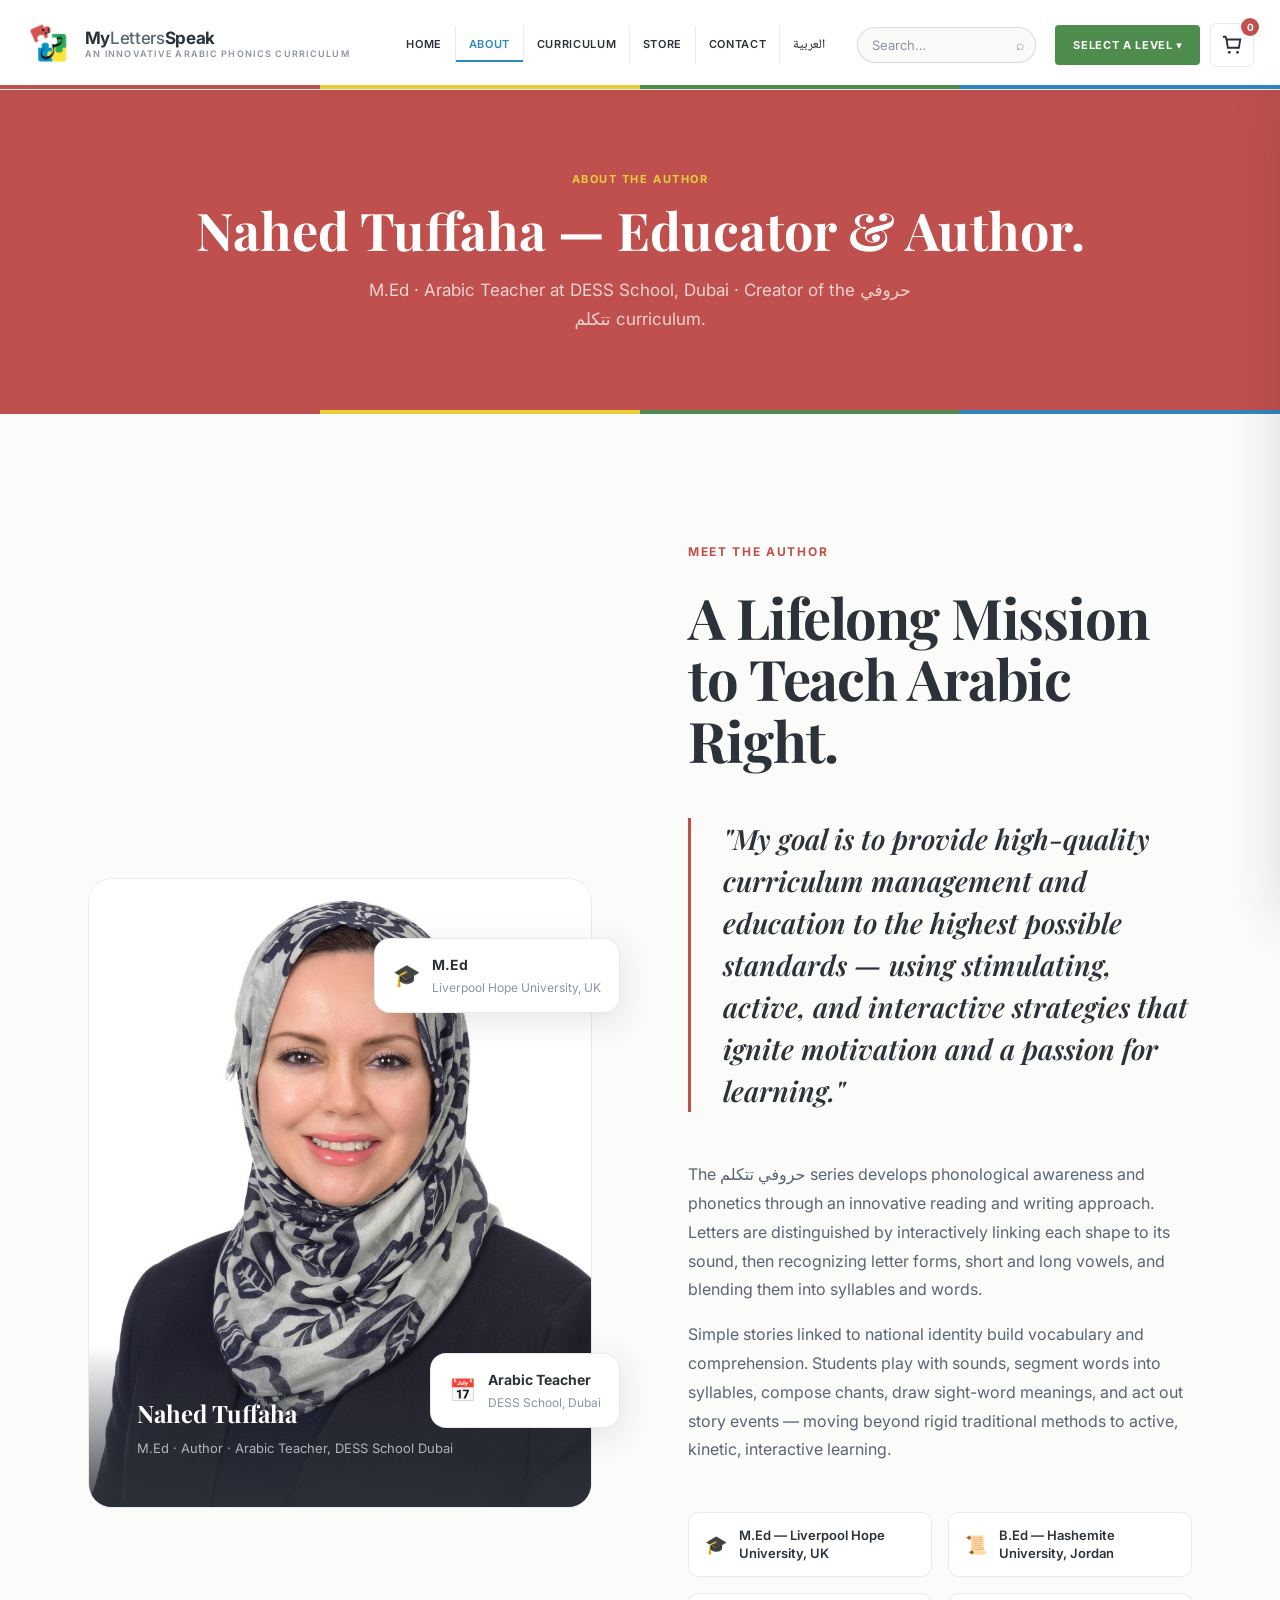
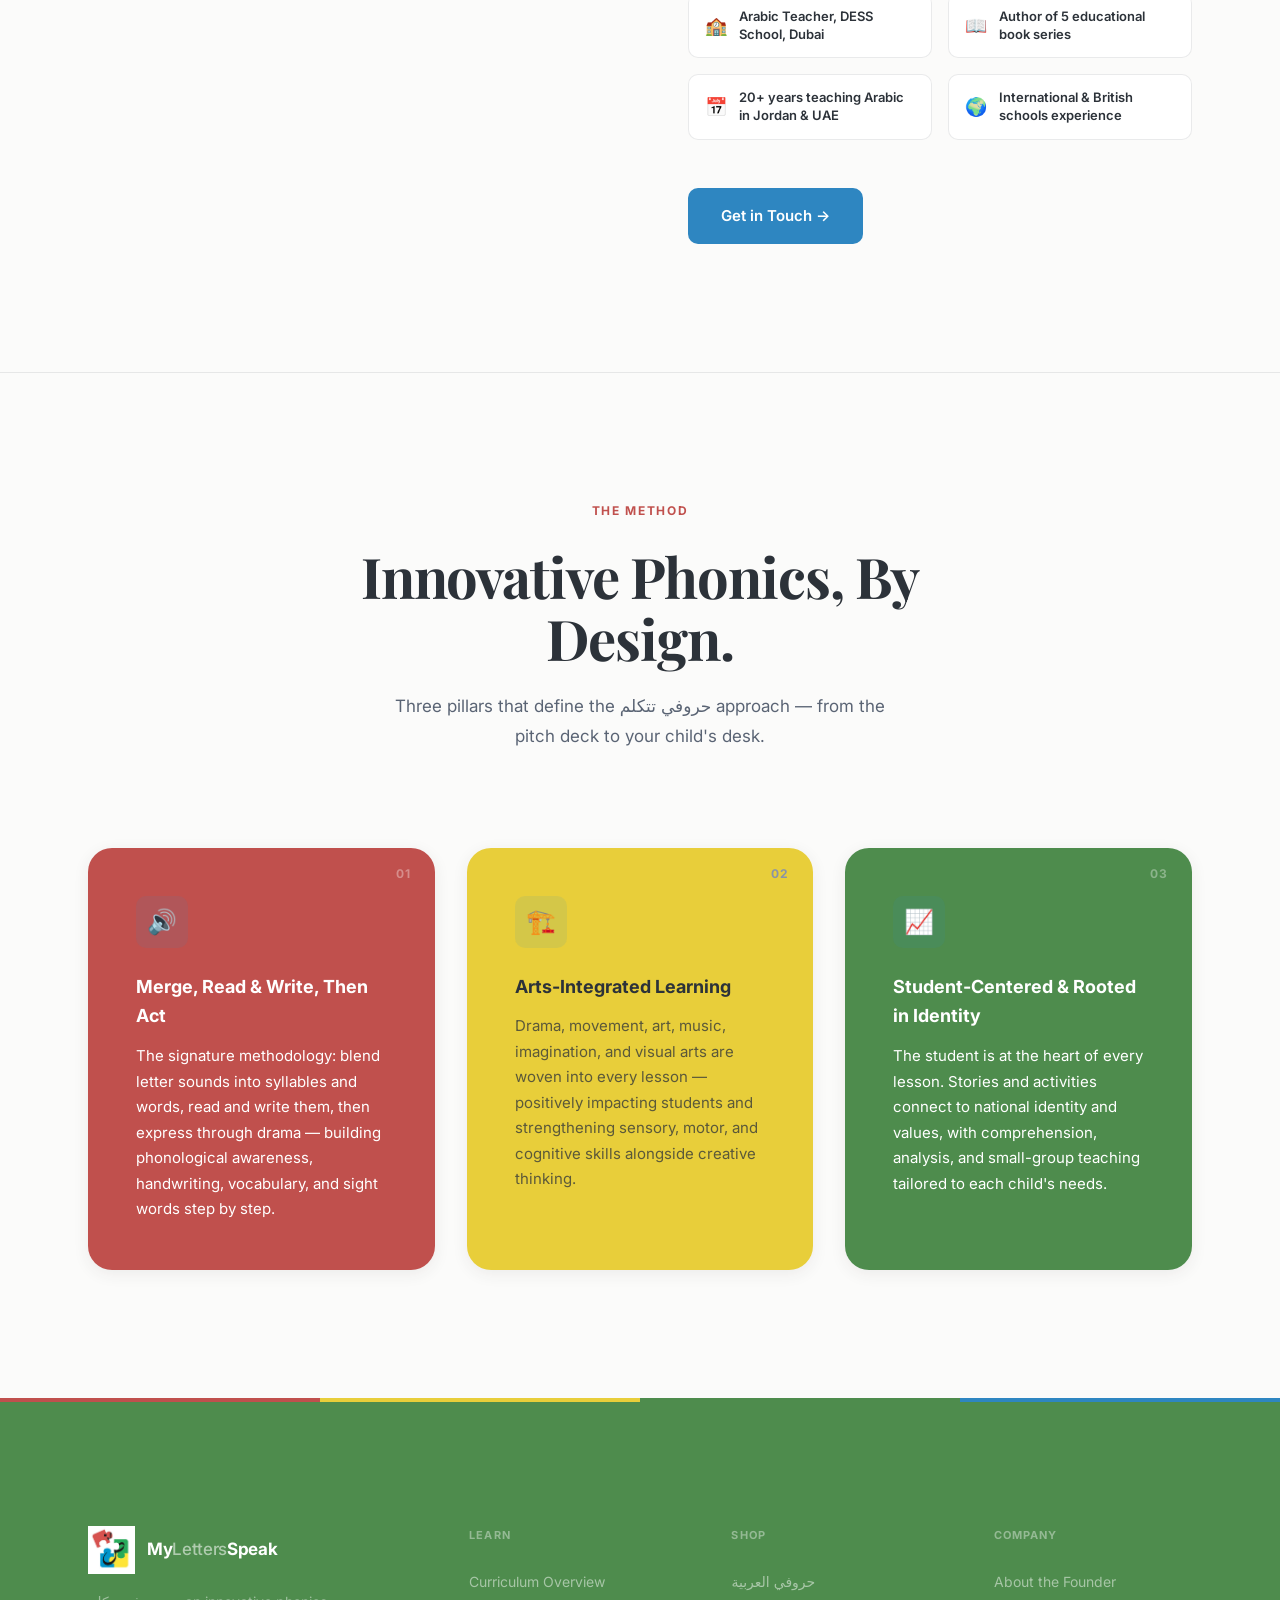
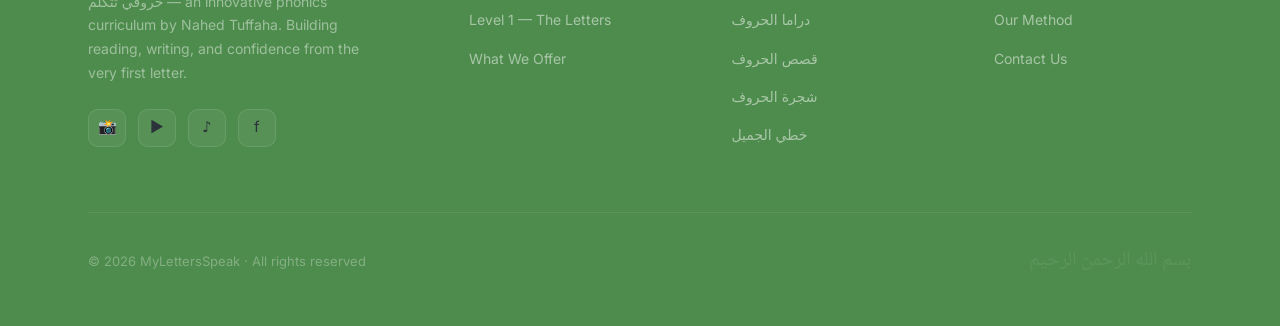
==== about.html @ 344a9350 "Initial commit: MyLettersSpeak static site. Arabic learning site with EN/AR i18n, store, checkout, a" ====
<!DOCTYPE html>
<html lang="en">
<head>
  <meta charset="UTF-8" />
  <meta name="viewport" content="width=device-width, initial-scale=1.0" />
  <title>About — MyLettersSpeak</title>
  <link rel="preconnect" href="https://fonts.googleapis.com" />
  <link rel="preconnect" href="https://fonts.gstatic.com" crossorigin />
  <link href="https://fonts.googleapis.com/css2?family=Inter:wght@400;500;600;700&family=Noto+Naskh+Arabic:wght@400;500;600;700&family=Oswald:wght@500;600;700&family=Playfair+Display:wght@600;700;800&display=swap" rel="stylesheet" />
  <link rel="stylesheet" href="styles.css" />
</head>
<body data-page-title="title.about">

<div class="page-letter-rain" id="rainCanvas" aria-hidden="true"></div>
<div class="page-content">

<nav class="nav" id="nav">
  <div class="nav-inner">
    <a href="index.html" class="logo">
      <img class="logo-mark" src="assets/logo.png" alt="MyLettersSpeak" data-i18n-alt="brand.alt" />
      <div class="logo-text">
        <span class="logo-name" data-i18n-html="brand.name">My<em>Letters</em>Speak</span>
        <span class="logo-tagline" data-i18n="nav.tagline">Where Letters Come Alive</span>
      </div>
    </a>
    <div class="header-center">
      <ul class="nav-links">
        <li><a href="index.html" data-i18n="nav.home">Home</a></li>
        <li><a href="about.html" class="active" data-i18n="nav.about">About</a></li>
        <li><a href="curriculum.html" data-i18n="nav.curriculum">Curriculum</a></li>
        <li><a href="store.html" data-i18n="nav.store">Store</a></li>
        <li><a href="contact.html" data-i18n="nav.contact">Contact</a></li>
        <li><button type="button" id="langToggle" class="lang-toggle nav-arabic" data-i18n="nav.lang.ar">العربية</button></li>
      </ul>
      <div class="header-search">
        <input type="search" placeholder="Search…" aria-label="Search site" data-i18n-placeholder="nav.search" data-i18n-aria="nav.search" />
        <span class="header-search-icon" aria-hidden="true">⌕</span>
      </div>
      <div class="nav-actions">
        <div class="level-dropdown" id="levelDropdown">
          <button type="button" class="level-dropdown-btn" id="levelDropdownBtn" data-i18n="nav.selectLevel" aria-expanded="false" aria-haspopup="true">Select a Level ▾
          </button>
          <ul class="level-dropdown-menu" role="menu">
            <li role="none"><a href="curriculum.html#level-1" role="menuitem" data-i18n="nav.l1">Level 1 — Al-Huroof<span data-i18n="nav.l1sub">28 letters, all forms, pronunciation</span></a></li>
            <li role="none"><a href="curriculum.html#level-2" role="menuitem" data-i18n="nav.l2">Level 2 — Al-Kalimat<span data-i18n="nav.l2sub">Vowels, joining rules, first vocabulary</span></a></li>
            <li role="none"><a href="curriculum.html#level-3" role="menuitem" data-i18n="nav.l3">Level 3 — Al-Jumla<span data-i18n="nav.l3sub">Grammar patterns, sentence building</span></a></li>
            <li role="none"><a href="curriculum.html#level-4" role="menuitem" data-i18n="nav.l4">Level 4 — Al-Nass<span data-i18n="nav.l4sub">Reading passages with comprehension</span></a></li>
            <li role="none"><a href="curriculum.html#level-5" role="menuitem" data-i18n="nav.l5">Level 5 — Al-Fasaha<span data-i18n="nav.l5sub">Fluent reading, writing, and expression</span></a></li>
          </ul>
        </div>
        <div class="cart-wrap" id="cartWrap">
          <button type="button" class="cart-btn" id="cartBtn" aria-expanded="false" aria-controls="cartPanel" data-i18n-aria="cart.label" aria-label="Shopping cart">
            <svg class="cart-icon" viewBox="0 0 24 24" fill="none" stroke="currentColor" stroke-width="2" aria-hidden="true">
              <path d="M6 6h15l-1.5 9h-12z"/><circle cx="9" cy="20" r="1.5" fill="currentColor" stroke="none"/><circle cx="18" cy="20" r="1.5" fill="currentColor" stroke="none"/><path d="M6 6L5 3H2"/>
            </svg>
            <span class="cart-count" id="cartCount" hidden>0</span>
          </button>
        </div>
      </div>
    </div>
  </div>
  <div class="cart-drawer" id="cartPanel" aria-hidden="true">
    <div class="cart-drawer-header">
      <h2 class="cart-drawer-title" data-i18n="cart.title">Your Cart</h2>
      <button type="button" class="cart-close" id="cartClose" data-i18n-aria="cart.close" aria-label="Close cart">×</button>
    </div>
    <div class="cart-drawer-body" id="cartItems"></div>
    <div class="cart-drawer-footer" id="cartFooter" hidden>
      <div class="cart-total-row"><span data-i18n="cart.total">Total</span><strong id="cartTotal">AED 0</strong></div>
      <a href="checkout.html" class="btn btn-primary btn-lg cart-checkout" data-i18n="cart.checkout">Proceed to Checkout</a>
    </div>
  </div>
  <div class="cart-backdrop" id="cartBackdrop"></div>
</nav>

<header class="page-hero hero-red">
  <span class="page-hero-label" data-i18n="about.heroLabel">About Us</span>
  <h1 class="page-hero-title" data-i18n="about.heroTitle">A Master Educator Who Loves Children.</h1>
  <p class="page-hero-sub" data-i18n="about.heroSub">20+ years teaching Arabic — rooted in classical tradition, built for modern families.</p>
</header>
<section class="founder-section" id="about">
  <div class="container">
    <div class="founder-grid">
      <div class="founder-visual" data-reveal="left">
        <div class="founder-photo-frame">
          <img class="founder-photo-img" src="assets/founder/nahid-tuffaha.png" alt="Nahed Tuffaha" data-i18n-alt="about.founderName" />
          <div class="founder-photo-overlay">
            <div class="founder-photo-name" data-i18n="about.founderName">Nahed Tuffaha</div>
            <div class="founder-photo-title" data-i18n="about.founderTitle">M.Ed · Author · Arabic Teacher, DESS School Dubai</div>
          </div>
        </div>
        <div class="founder-badge-card bc2">
          <div class="badge-emoji">🎓</div>
          <div>
            <div class="badge-info-main" data-i18n="about.badge1main">Ijazah Certified</div>
            <div class="badge-info-sub" data-i18n="about.badge1sub">Classical Arabic Language</div>
          </div>
        </div>
        <div class="founder-badge-card bc1">
          <div class="badge-emoji">📅</div>
          <div>
            <div class="badge-info-main" data-i18n="about.badge2main">Arabic Teacher</div>
            <div class="badge-info-sub" data-i18n="about.badge2sub">DESS School, Dubai</div>
          </div>
        </div>
      </div>
      <div data-reveal="right" data-delay="1">
        <span class="section-label" data-i18n="about.label">Meet Your Teacher</span>
        <h2 class="section-title" data-i18n="about.title">A Master Educator Who Loves Children.</h2>
        <blockquote class="founder-quote" data-i18n="about.quote">
          "Arabic is not a subject to be studied. It is a world to be entered —
          and every child deserves a guide who knows the way."
        </blockquote>
        <p class="founder-body" data-i18n="about.body1">
          The journey began not in a classroom, but at home — seated beside a grandfather
          who traced Arabic letters into the air with a patient, loving hand. That memory
          became a mission.
        </p>
        <p class="founder-body" data-i18n="about.body2">
          After earning an Ijazah in Arabic Language and spending over twenty years teaching
          children, the frustration was clear: existing materials
          either rushed the foundations or failed to engage young minds. MyLettersSpeak
          was built to change that.
        </p>
        <div class="cred-grid">
          <div class="cred-item"><span class="cred-icon">🎓</span><span class="cred-text" data-i18n="about.cred1">M.Ed — Liverpool Hope University, UK</span></div>
          <div class="cred-item"><span class="cred-icon">📜</span><span class="cred-text" data-i18n="about.cred2">B.Ed — Hashemite University, Jordan</span></div>
          <div class="cred-item"><span class="cred-icon">🏫</span><span class="cred-text" data-i18n="about.cred3">Arabic Teacher, DESS School, Dubai</span></div>
          <div class="cred-item"><span class="cred-icon">📖</span><span class="cred-text" data-i18n="about.cred4">Author of 5 educational book series</span></div>
          <div class="cred-item"><span class="cred-icon">📅</span><span class="cred-text" data-i18n="about.cred5">20+ years teaching Arabic in Jordan &amp; UAE</span></div>
          <div class="cred-item"><span class="cred-icon">🌍</span><span class="cred-text" data-i18n="about.cred6">International &amp; British schools experience</span></div>
        </div>
        <a href="contact.html" class="btn btn-primary btn-lg" data-i18n="about.cta">Get in Touch →</a>
      </div>
    </div>
  </div>
</section>
<section class="method-section" id="method">
  <div class="container">
    <div class="method-header">
      <span class="section-label" data-reveal data-i18n="about.methodLabel">The Method</span>
      <h2 class="section-title" data-reveal data-delay="1" data-i18n="about.methodTitle">Different by Design.</h2>
      <p class="section-body center" data-reveal data-delay="2" data-i18n="about.methodSub">
        Three principles that separate MyLettersSpeak from everything else your child has tried.
      </p>
    </div>
    <div class="method-grid">
      <div class="method-card" data-reveal data-delay="1">
        <div class="method-num-bg">01</div>
        <div class="method-icon">🔊</div>
        <div class="method-title" data-i18n="about.m1title">Sound Before Sight</div>
        <p class="method-desc" data-i18n="about.m1desc">Before a child reads a single letter, they learn how Arabic sounds live in the mouth. This phonological foundation prevents mispronunciation habits that take years to unlearn.</p>
      </div>
      <div class="method-card" data-reveal data-delay="2">
        <div class="method-num-bg">02</div>
        <div class="method-icon">🏗️</div>
        <div class="method-title" data-i18n="about.m2title">Structure Before Speed</div>
        <p class="method-desc" data-i18n="about.m2desc">We never rush. Each level is fully mastered before the next begins. Children build genuine understanding — not surface familiarity that crumbles under pressure.</p>
      </div>
      <div class="method-card" data-reveal data-delay="3">
        <div class="method-num-bg">03</div>
        <div class="method-icon">📈</div>
        <div class="method-title" data-i18n="about.m3title">Progress Parents Can See</div>
        <p class="method-desc" data-i18n="about.m3desc">Every milestone is visible and measurable. Parents and children always know exactly where they are, what they've accomplished, and what comes next.</p>
      </div>
    </div>
  </div>
</section>

<footer>
  <div class="container">
    <div class="footer-top">
      <div>
        <a href="index.html" class="logo">
          <img class="logo-mark" src="assets/logo.png" alt="MyLettersSpeak" data-i18n-alt="brand.alt" />
          <span class="logo-name" data-i18n-html="brand.name">My<em>Letters</em>Speak</span>
        </a>
        <p class="footer-brand-desc" data-i18n="footer.desc">A structured, joyful Arabic curriculum built for children — from the very first letter to confident reading and writing.</p>
        <div class="footer-socials">
          <div class="social-icon" title="Instagram">📸</div>
          <div class="social-icon" title="YouTube">▶</div>
          <div class="social-icon" title="TikTok">♪</div>
          <div class="social-icon" title="Facebook">f</div>
        </div>
      </div>
      <div>
        <div class="footer-col-title" data-i18n="footer.learn">Learn</div>
        <ul class="footer-links">
          <li><a href="curriculum.html" data-i18n="footer.curriculumOverview">Curriculum Overview</a></li>
          <li><a href="curriculum.html#level-1" data-i18n="footer.level1">Level 1 — The Letters</a></li>
          <li><a href="learn.html" data-i18n="footer.whatWeOffer">What We Offer</a></li>
        </ul>
      </div>
      <div>
        <div class="footer-col-title" data-i18n="footer.shop">Shop</div>
        <ul class="footer-links">
          <li><a href="store.html">حروفي العربية</a></li>
          <li><a href="store.html">دراما الحروف</a></li>
          <li><a href="store.html">قصص الحروف</a></li>
          <li><a href="store.html">شجرة الحروف</a></li>
          <li><a href="store.html">خطي الجميل</a></li>
        </ul>
      </div>
      <div>
        <div class="footer-col-title" data-i18n="footer.company">Company</div>
        <ul class="footer-links">
          <li><a href="about.html" data-i18n="footer.aboutFounder">About the Founder</a></li>
          <li><a href="about.html" data-i18n="footer.ourMethod">Our Method</a></li>
          <li><a href="contact.html" data-i18n="footer.contactUs">Contact Us</a></li>
        </ul>
      </div>
    </div>
    <div class="footer-bottom">
      <span data-i18n="footer.rights">© 2026 MyLettersSpeak · All rights reserved</span>
      <span class="footer-arabic">بسم الله الرحمن الرحيم</span>
    </div>
  </div>
</footer>

</div>
<script src="i18n.js"></script>
<script src="main.js"></script>
</body>
</html>
---- styles.css ----
:root {
  --c-red:     #C0504D;
  --c-green:   #4E8C4D;
  --c-blue:    #2E86C1;
  --c-yellow:  #E8CE3A;
  --c-ink:     #2C3239;
  --c-navy:    var(--c-ink);
  --c-navy-2:  #3F4650;
  --c-white:   #FFFFFF;
  --c-off:     #FAFAF8;
  --c-surface: #FFFFFF;
  --c-border:  rgba(44,50,57,0.1);
  --c-border-strong: rgba(44,50,57,0.16);
  --c-text:    var(--c-ink);
  --c-muted:   #5A6474;
  --c-subtle:  #8A94A6;

  --logo-blocks: linear-gradient(90deg,
    var(--c-red) 0%, var(--c-red) 25%,
    var(--c-yellow) 25%, var(--c-yellow) 50%,
    var(--c-green) 50%, var(--c-green) 75%,
    var(--c-blue) 75%, var(--c-blue) 100%
  );
  --rain-bg: rgba(255, 255, 255, 0.78);

  --space-1:  4px;
  --space-2:  8px;
  --space-3:  12px;
  --space-4:  16px;
  --space-5:  24px;
  --space-6:  32px;
  --space-7:  48px;
  --space-8:  64px;
  --space-9:  96px;
  --space-10: 128px;
  --section-pad: clamp(96px, 10vw, 140px);

  --r-sm:  6px;
  --r-md:  10px;
  --r-lg:  16px;
  --r-xl:  24px;

  --sh-sm: 0 4px 16px rgba(44,50,57,0.08);
  --sh-md: 0 8px 32px rgba(44,50,57,0.12);
  --sh-lg: 0 16px 48px rgba(44,50,57,0.16);
  --sh-btn: 0 8px 24px rgba(46,134,193,0.28);

  --f-display: 'Playfair Display', Georgia, serif;
  --f-condensed: 'Oswald', 'Arial Narrow', sans-serif;
  --f-body:    'Inter', -apple-system, BlinkMacSystemFont, system-ui, sans-serif;
  --f-arabic:  'Noto Naskh Arabic', serif;
  --nav-h: 90px;

  --ease-out: cubic-bezier(0.22, 1, 0.36, 1);
  --ease-in-out: cubic-bezier(0.4, 0, 0.2, 1);
  --duration: 0.25s;
}

*, *::before, *::after { box-sizing: border-box; margin: 0; padding: 0; }
html { font-size: 16px; scroll-behavior: smooth; -webkit-font-smoothing: antialiased; -moz-osx-font-smoothing: grayscale; }
body { font-family: var(--f-body); background: #EEECE8; color: var(--c-text); overflow-x: hidden; line-height: 1.65; padding-top: var(--nav-h); }

.page-letter-rain {
  position: fixed; inset: 0; width: 100%; height: 100%;
  overflow: hidden; pointer-events: none; z-index: 0;
}
.page-content { position: relative; z-index: 1; background: transparent; }
a { text-decoration: none; color: inherit; }
button { cursor: pointer; font-family: var(--f-body); border: none; }
img { display: block; max-width: 100%; }

.t-arabic { font-family: var(--f-arabic); direction: rtl; }
.container { max-width: 1200px; margin: 0 auto; padding: 0 clamp(20px, 4vw, 48px); }
.container-sm { max-width: 720px; margin: 0 auto; padding: 0 clamp(20px, 4vw, 48px); }

.accent-blue  { color: var(--c-blue); }
.accent-red   { color: var(--c-red); }
.accent-green { color: var(--c-green); }
.accent-gold  { color: var(--c-yellow); }

/* BUTTONS */
.btn {
  display: inline-flex; align-items: center; justify-content: center; gap: var(--space-2);
  font-family: var(--f-body); font-weight: 600; font-size: 14px;
  border-radius: var(--r-md); padding: 12px 24px;
  border: 1px solid transparent;
  transition: background var(--duration) var(--ease-out), border-color var(--duration) var(--ease-out),
              box-shadow var(--duration) var(--ease-out), transform var(--duration) var(--ease-out), color var(--duration) var(--ease-out);
  white-space: nowrap;
}
.btn:hover { transform: translateY(-3px); box-shadow: var(--sh-sm); }
.btn:active { transform: translateY(-1px); }
.btn-lg { padding: 15px 32px; font-size: 15px; }
.btn-sm { padding: 10px 18px; font-size: 13px; }
.btn-primary { background: var(--c-blue); color: #fff; }
.btn-primary:hover { background: #2578b0; box-shadow: var(--sh-btn); }
.btn-navy { background: var(--c-red); color: #fff; }
.btn-navy:hover { background: #a84340; box-shadow: var(--sh-md); }
.btn-yellow { background: var(--c-yellow); color: var(--c-ink); }
.btn-yellow:hover { filter: brightness(1.05); box-shadow: 0 8px 24px rgba(232,206,58,0.35); }
.btn-white {
  background: rgba(255,255,255,0.1); color: #fff;
  border-color: rgba(255,255,255,0.25);
}
.btn-white:hover { background: rgba(255,255,255,0.18); border-color: rgba(255,255,255,0.4); }
.btn-ghost { background: var(--c-surface); color: var(--c-text); border-color: var(--c-border); }
.btn-ghost:hover { border-color: var(--c-border-strong); background: var(--c-off); }
.btn-outline-white {
  background: transparent; color: #fff;
  border-color: rgba(255,255,255,0.45);
}
.btn-outline-white:hover { background: rgba(255,255,255,0.1); border-color: rgba(255,255,255,0.65); }

/* ═══ HEADER / NAV (Aldar-style) ═══ */
.nav {
  position: fixed; top: 0; left: 0; right: 0; z-index: 300;
  height: var(--nav-h); background: #fff;
  border-bottom: 1px solid var(--c-border);
  box-shadow: 0 2px 12px rgba(44,50,57,0.06);
  transition: box-shadow 0.3s var(--ease-in-out);
}
.nav::after {
  content: ''; position: absolute; bottom: 0; left: 0; right: 0; height: 4px;
  background: var(--logo-blocks);
}
.nav.scrolled { box-shadow: 0 4px 24px rgba(44,50,57,0.1); }
.nav-inner {
  max-width: 1440px; margin: 0 auto; padding: 0 clamp(16px, 2vw, 32px);
  height: 100%; display: flex; align-items: center; gap: clamp(12px, 2vw, 24px);
}
.logo { display: flex; align-items: center; gap: 12px; flex-shrink: 0; min-width: 0; }
.logo-mark { height: 48px; width: auto; max-width: 56px; flex-shrink: 0; object-fit: contain; display: block; }
.logo-text { display: flex; flex-direction: column; gap: 2px; min-width: 0; }
.logo-name { font-weight: 700; font-size: 17px; letter-spacing: -0.02em; color: var(--c-navy); line-height: 1.1; }
.logo-name em { font-style: normal; font-weight: 500; color: var(--c-muted); }
.logo-tagline {
  font-size: 9px; font-weight: 600; letter-spacing: 0.14em;
  text-transform: uppercase; color: var(--c-subtle); line-height: 1.2;
}

.header-center { display: flex; align-items: center; gap: clamp(8px, 1.5vw, 20px); flex: 1; justify-content: flex-end; min-width: 0; }
.nav-links {
  display: flex; align-items: stretch; list-style: none; flex-shrink: 1; min-width: 0;
}
.nav-links li { display: flex; align-items: center; }
.nav-links li + li { border-left: 1px solid var(--c-border); }
.nav-links a {
  display: block; padding: 8px clamp(8px, 1vw, 14px);
  font-size: 11px; font-weight: 600; text-transform: uppercase; letter-spacing: 0.06em;
  color: var(--c-navy); white-space: nowrap;
  transition: color var(--duration), background var(--duration);
}
.nav-links a:hover { color: var(--c-red); }
.nav-links li:nth-child(3) a:hover { color: var(--c-green); }
.nav-links li:nth-child(4) a:hover { color: var(--c-blue); }
.nav-links li:nth-child(5) a:hover { color: #9a7d10; }
.nav-links a.active { color: var(--c-blue); box-shadow: inset 0 -2px 0 var(--c-blue); }
.nav-links a.nav-arabic {
  font-family: var(--f-arabic); font-size: 13px; letter-spacing: 0; text-transform: none; font-weight: 500;
}

.header-search {
  position: relative; flex-shrink: 0; display: flex; align-items: center;
}
.header-search input {
  width: clamp(120px, 14vw, 180px); height: 36px; padding: 0 36px 0 14px;
  border: 1px solid var(--c-border-strong); border-radius: 100px;
  font-family: var(--f-body); font-size: 13px; color: var(--c-navy);
  background: var(--c-off); outline: none;
  transition: border-color var(--duration), box-shadow var(--duration);
}
.header-search input:focus { border-color: var(--c-blue); box-shadow: 0 0 0 3px rgba(46,134,193,0.12); }
.header-search input::placeholder { color: var(--c-subtle); }
.header-search-icon {
  position: absolute; right: 12px; top: 50%; transform: translateY(-50%);
  font-size: 14px; color: var(--c-subtle); pointer-events: none;
}

.nav-actions { display: flex; align-items: center; gap: 10px; flex-shrink: 0; }

/* Cart */
.cart-wrap { position: relative; flex-shrink: 0; }
.cart-btn {
  position: relative; width: 44px; height: 44px;
  border: 1px solid var(--c-border); border-radius: var(--r-sm);
  background: #fff; color: var(--c-navy); cursor: pointer;
  display: flex; align-items: center; justify-content: center;
  transition: border-color var(--duration), color var(--duration), box-shadow var(--duration);
}
.cart-btn:hover { border-color: var(--c-blue); color: var(--c-blue); box-shadow: var(--sh-sm); }
.cart-icon { width: 22px; height: 22px; }
.cart-count {
  position: absolute; top: -6px; right: -6px; min-width: 18px; height: 18px;
  padding: 0 5px; border-radius: 100px; background: var(--c-red); color: #fff;
  font-size: 10px; font-weight: 700; display: flex; align-items: center; justify-content: center;
  line-height: 1;
}

.cart-backdrop {
  position: fixed; inset: var(--nav-h) 0 0 0; z-index: 298;
  background: rgba(44,50,57,0.45); opacity: 0; visibility: hidden;
  transition: opacity 0.35s, visibility 0.35s;
}
.cart-backdrop.open { opacity: 1; visibility: visible; }

.cart-drawer {
  position: fixed; top: var(--nav-h); right: 0; bottom: 0; z-index: 299;
  width: min(400px, 100%); background: #fff;
  border-left: 1px solid var(--c-border); box-shadow: var(--sh-lg);
  display: flex; flex-direction: column;
  transform: translateX(100%); transition: transform 0.35s var(--ease-out);
}
.cart-drawer.open { transform: translateX(0); }
.cart-drawer-header {
  display: flex; align-items: center; justify-content: space-between;
  padding: 20px 24px; border-bottom: 1px solid var(--c-border); flex-shrink: 0;
}
.cart-drawer-title { font-size: 18px; font-weight: 700; color: var(--c-navy); }
.cart-close {
  width: 36px; height: 36px; border: none; background: var(--c-off);
  border-radius: var(--r-sm); font-size: 22px; line-height: 1; color: var(--c-navy); cursor: pointer;
}
.cart-close:hover { background: var(--c-border); }
.cart-drawer-body { flex: 1; overflow-y: auto; padding: 16px 24px; }
.cart-empty a { color: var(--c-blue); font-weight: 600; }
.cart-item {
  display: flex; gap: 14px; padding: 14px 0;
  border-bottom: 1px solid var(--c-border);
}
.cart-item:last-child { border-bottom: none; }
.cart-item-thumb {
  width: 56px; height: 72px; flex-shrink: 0; border-radius: 4px;
  overflow: hidden; background: var(--c-off); border: 1px solid var(--c-border);
}
.cart-item-thumb img { width: 100%; height: 100%; object-fit: cover; }
.cart-item-info { flex: 1; min-width: 0; }
.cart-item-name { font-weight: 600; font-size: 14px; color: var(--c-navy); line-height: 1.35; margin-bottom: 2px; }
.cart-item-name-ar { font-family: var(--f-arabic); font-size: 13px; color: var(--c-muted); direction: rtl; margin-bottom: 8px; }
.cart-item-row { display: flex; align-items: center; justify-content: space-between; gap: 8px; }
.cart-item-price { font-weight: 700; font-size: 15px; color: var(--c-navy); }
.cart-item-remove {
  font-size: 12px; font-weight: 600; color: var(--c-subtle); background: none; border: none;
  cursor: pointer; text-decoration: underline; padding: 0;
}
.cart-item-remove:hover { color: var(--c-red); }
.cart-drawer-footer {
  padding: 20px 24px; border-top: 1px solid var(--c-border); flex-shrink: 0;
}
.cart-total-row {
  display: flex; align-items: center; justify-content: space-between;
  margin-bottom: 16px; font-size: 16px; color: var(--c-navy);
}
.cart-total-row strong { font-size: 20px; }
.cart-checkout { width: 100%; }

.level-dropdown { position: relative; }
.level-dropdown-btn {
  height: 40px; padding: 0 18px; background: var(--c-green); color: #fff;
  font-family: var(--f-body); font-size: 11px; font-weight: 700;
  text-transform: uppercase; letter-spacing: 0.06em;
  border: none; border-radius: 4px; cursor: pointer; white-space: nowrap;
  transition: background var(--duration), transform var(--duration), box-shadow var(--duration);
}
.level-dropdown-btn:hover { background: #437a44; transform: translateY(-1px); box-shadow: var(--sh-sm); }
.level-dropdown-menu {
  position: absolute; top: calc(100% + 8px); right: 0; min-width: 280px;
  background: #fff; border: 1px solid var(--c-border); border-radius: var(--r-md);
  box-shadow: var(--sh-lg); list-style: none; padding: 8px 0;
  opacity: 0; visibility: hidden; transform: translateY(-8px);
  transition: opacity 0.25s, transform 0.25s, visibility 0.25s;
  z-index: 400;
}
.level-dropdown.open .level-dropdown-menu { opacity: 1; visibility: visible; transform: translateY(0); }
.level-dropdown-menu li { list-style: none; }
.level-dropdown-menu a {
  display: block; padding: 12px 18px; font-size: 14px; font-weight: 500; color: var(--c-navy);
  border-bottom: 1px solid var(--c-border); transition: background var(--duration), color var(--duration);
}
.level-dropdown-menu a:last-child { border-bottom: none; }
.level-dropdown-menu a:hover { background: var(--c-off); color: var(--c-blue); }
.level-dropdown-menu a span { display: block; font-size: 12px; color: var(--c-subtle); margin-top: 2px; font-weight: 400; }


body.cart-open { overflow: hidden; }

/* ═══ HERO CAROUSEL ═══ */
.hero-carousel {
  position: relative; width: 100%; height: 75vh; min-height: 480px; max-height: 820px;
  overflow: hidden; background: var(--c-blue);
}
.carousel-track { position: relative; width: 100%; height: 100%; }
.carousel-slide {
  position: absolute; inset: 0; opacity: 0; visibility: hidden;
  transition: opacity 0.8s var(--ease-in-out), visibility 0.8s;
  display: flex; align-items: center; justify-content: center; text-align: center;
  padding: 48px clamp(20px, 4vw, 48px);
}
.carousel-slide.active { opacity: 1; visibility: visible; z-index: 1; }
.carousel-slide::before {
  content: ''; position: absolute; inset: 0;
  background: rgba(0,0,0,0.35); z-index: 1;
}
.carousel-slide::after {
  content: attr(data-deco);
  position: absolute; font-family: var(--f-arabic); font-size: clamp(180px, 28vw, 420px);
  font-weight: 700; color: rgba(255,255,255,0.06); line-height: 1;
  right: 5%; bottom: 5%; z-index: 0; pointer-events: none; direction: rtl;
}
.slide-bg-1 { background: var(--c-blue); }
.slide-bg-2 { background: var(--c-green); }
.slide-bg-3 { background: var(--c-red); }
.slide-bg-4 { background: var(--c-yellow); }
.slide-bg-5 { background: var(--c-blue); }
.slide-bg-4 .carousel-title,
.slide-bg-4 .carousel-sub { color: var(--c-ink); text-shadow: none; }
.slide-bg-4 .carousel-cta { background: var(--c-ink); color: #fff; }
.slide-bg-4::before { background: rgba(255,255,255,0.12); }
.slide-bg-4 .carousel-dot { border-color: rgba(44,50,57,0.35); }
.slide-bg-4 .carousel-dot.active { background: var(--c-ink); border-color: var(--c-ink); }

.carousel-content { position: relative; z-index: 2; max-width: 900px; }
.carousel-title {
  font-family: var(--f-condensed); font-weight: 700;
  font-size: clamp(36px, 6vw, 72px); line-height: 1.05;
  letter-spacing: 0.02em; text-transform: uppercase; color: #fff;
  margin-bottom: 20px;
}
.carousel-sub {
  font-size: clamp(16px, 2vw, 20px); color: rgba(255,255,255,0.88);
  line-height: 1.65; max-width: 640px; margin: 0 auto 32px;
}
.carousel-sub.t-arabic { font-family: var(--f-arabic); font-size: clamp(22px, 3vw, 32px); direction: rtl; }
.carousel-cta {
  display: inline-flex; align-items: center; justify-content: center;
  padding: 14px 32px; background: #fff; color: var(--c-navy);
  font-size: 12px; font-weight: 700; text-transform: uppercase; letter-spacing: 0.08em;
  border-radius: 4px; border: none; cursor: pointer;
  transition: transform var(--duration), box-shadow var(--duration);
}
.carousel-cta:hover { transform: translateY(-3px); box-shadow: 0 8px 24px rgba(0,0,0,0.2); }

.carousel-controls {
  position: absolute; bottom: 28px; left: 50%; transform: translateX(-50%);
  z-index: 10; display: flex; align-items: center; gap: 16px;
}
.carousel-arrow, .carousel-pause {
  width: 40px; height: 40px; border-radius: 50%;
  background: rgba(255,255,255,0.15); border: 1px solid rgba(255,255,255,0.35);
  color: #fff; font-size: 20px; display: flex; align-items: center; justify-content: center;
  cursor: pointer; transition: background var(--duration);
}
.carousel-arrow:hover, .carousel-pause:hover { background: rgba(255,255,255,0.28); }
.carousel-dots { display: flex; align-items: center; gap: 10px; }
.carousel-dot {
  width: 10px; height: 10px; border-radius: 50%; padding: 0;
  background: transparent; border: 2px solid rgba(255,255,255,0.55);
  cursor: pointer; transition: background var(--duration), border-color var(--duration), transform var(--duration);
}
.carousel-dot.active { background: #fff; border-color: #fff; transform: scale(1.1); }

/* ═══ OVERVIEW (under hero) ═══ */
.overview-section {
  background: var(--rain-bg); padding: clamp(40px, 6vw, 64px) 0 clamp(32px, 5vw, 48px);
  text-align: center;
}
.overview-btn {
  display: inline-flex; align-items: center; justify-content: center;
  padding: 14px 36px; background: var(--c-red); color: #fff;
  font-size: 12px; font-weight: 700; letter-spacing: 0.1em; text-transform: uppercase;
  border-radius: 6px; margin-bottom: clamp(32px, 5vw, 48px);
  transition: transform var(--duration), box-shadow var(--duration), background var(--duration);
}
.overview-btn:hover { background: #a84340; transform: translateY(-2px); box-shadow: var(--sh-md); }

.levels-strip-wrap {
  display: flex; align-items: center; gap: 12px;
  max-width: 1200px; margin: 0 auto; padding: 0 clamp(16px, 3vw, 32px);
}
.strip-arrow {
  flex-shrink: 0; width: 44px; height: 44px; border-radius: 50%;
  border: 1px solid var(--c-border); background: #fff; color: var(--c-navy);
  font-size: 22px; display: flex; align-items: center; justify-content: center;
  cursor: pointer; transition: border-color var(--duration), color var(--duration), box-shadow var(--duration);
}
.strip-arrow:hover { border-color: var(--c-blue); color: var(--c-blue); box-shadow: var(--sh-sm); }
.levels-strip {
  flex: 1; display: flex; gap: clamp(16px, 3vw, 32px); overflow-x: auto;
  scroll-behavior: smooth; scrollbar-width: none; -webkit-overflow-scrolling: touch;
  padding: 8px 4px;
}
.levels-strip::-webkit-scrollbar { display: none; }
.strip-item {
  flex: 0 0 auto; display: flex; flex-direction: column; align-items: center;
  gap: 10px; min-width: 120px; padding: 8px 12px; cursor: pointer;
  transition: transform var(--duration);
}
.strip-item:hover { transform: translateY(-3px); }
.strip-mark {
  width: 48px; height: 48px; border-radius: 8px;
  display: flex; align-items: center; justify-content: center;
  font-family: var(--f-arabic); font-size: 22px; font-weight: 700; color: #fff;
}
.strip-mark.m-red { background: var(--c-red); }
.strip-mark.m-green { background: var(--c-green); }
.strip-mark.m-blue { background: var(--c-blue); }
.strip-mark.m-yellow { background: var(--c-yellow); color: var(--c-navy); }
.strip-name {
  font-size: 10px; font-weight: 700; text-transform: uppercase;
  letter-spacing: 0.06em; color: var(--c-navy); text-align: center; line-height: 1.35;
}

.overview-card-wrap { margin-top: clamp(32px, 5vw, 48px); }
.hero-card {
  background: #fff; border: 1px solid var(--c-border); border-radius: var(--r-xl);
  padding: 32px 40px; box-shadow: var(--sh-md); text-align: center;
  max-width: 320px; margin: 0 auto; display: inline-block;
}
.hero-card-letter {
  font-family: var(--f-arabic); font-size: 100px; line-height: 1;
  margin-bottom: 12px; color: var(--c-navy); direction: rtl;
  transition: opacity 0.6s, transform 0.6s var(--ease-out);
}
.hero-card-label {
  font-size: 10px; font-weight: 700; text-transform: uppercase; letter-spacing: 0.12em;
  color: var(--c-subtle); margin-bottom: 6px;
}
.hero-card-text {
  font-family: var(--f-display); font-weight: 700; font-size: 20px; color: var(--c-navy);
}

.rain-letter {
  position: absolute; font-family: var(--f-arabic); font-weight: 700;
  user-select: none; pointer-events: none;
  animation: rainFall linear infinite; will-change: transform;
  z-index: 0;
}
@keyframes rainFall {
  0%   { transform: translateY(-80px) rotate(var(--r)); opacity: 0; }
  6%   { opacity: var(--op); }
  92%  { opacity: var(--op); }
  100% { transform: translateY(110vh) rotate(var(--r)); opacity: 0; }
}

/* STATS — four solid logo-color blocks */
.stats-band {
  background: transparent; padding: 0; position: relative;
}
.stats-band::before { display: none; }
.stats-grid {
  display: grid; grid-template-columns: repeat(4, 1fr); gap: 0;
  text-align: center;
}
.stat-cell { padding: clamp(40px, 6vw, 64px) var(--space-4); }
.stat-cell:nth-child(1) { background: var(--c-red); }
.stat-cell:nth-child(2) { background: var(--c-yellow); }
.stat-cell:nth-child(3) { background: var(--c-green); }
.stat-cell:nth-child(4) { background: var(--c-blue); }
.stat-num {
  font-family: var(--f-display); font-weight: 700;
  font-size: clamp(40px, 5vw, 64px); line-height: 1; color: #fff;
  letter-spacing: -0.03em; margin-bottom: var(--space-3);
  font-variant-numeric: tabular-nums;
}
.stat-cell:nth-child(2) .stat-num { color: var(--c-ink); }
.stat-num .accent-blue { color: rgba(255,255,255,0.9); }
.stat-cell:nth-child(2) .stat-num .accent-blue { color: var(--c-red); }
.stat-label {
  font-size: 14px; font-weight: 600; color: rgba(255,255,255,0.85);
  line-height: 1.5; max-width: 200px; margin: 0 auto;
}
.stat-cell:nth-child(2) .stat-label { color: rgba(44,50,57,0.75); }
.stat-divider {
  width: 1px; background: rgba(255,255,255,0.1);
  align-self: stretch; margin: var(--space-4) 0;
}

/* MARQUEE */
.marquee-strip {
  background: var(--c-green); padding: 16px 0; overflow: hidden; display: flex;
}
.marquee-inner { display: flex; width: max-content; animation: marqueeScroll 40s linear infinite; }
@keyframes marqueeScroll { from { transform: translateX(0); } to { transform: translateX(-50%); } }
.marquee-item {
  display: flex; align-items: center; gap: var(--space-2); padding: 0 40px;
  font-size: 12px; font-weight: 600; text-transform: uppercase; letter-spacing: 0.08em;
  color: rgba(255,255,255,0.4); white-space: nowrap;
}
.marquee-item .m-dot { width: 4px; height: 4px; border-radius: 50%; background: rgba(255,255,255,0.2); }
.marquee-item strong { color: rgba(255,255,255,0.85); font-weight: 600; }

/* SECTIONS */
section { padding: var(--section-pad) 0; }
.section-label {
  display: block; font-size: 12px; font-weight: 700; text-transform: uppercase;
  letter-spacing: 0.14em; color: var(--c-red); margin-bottom: var(--space-5);
}
.section-title {
  font-family: var(--f-display); font-weight: 700;
  font-size: clamp(36px, 4.5vw, 56px); line-height: 1.1; letter-spacing: -0.02em;
  color: var(--c-navy); margin-bottom: var(--space-5);
}
.section-body { font-size: 17px; color: var(--c-muted); line-height: 1.75; max-width: 520px; }
.section-body.center { margin: 0 auto; text-align: center; }
.section-cta { margin-top: var(--space-7); }
.section-title.flush { margin-bottom: 0; }
.section-body.mb-lg { margin-bottom: var(--space-7); }

/* VALUES */
.values-section { background: var(--rain-bg); }
.values-header { text-align: center; margin-bottom: var(--space-9); max-width: 640px; margin-left: auto; margin-right: auto; }
.values-header .section-label { color: var(--c-green); }
.audience-header .section-label { color: var(--c-blue); }
.values-grid {
  display: grid; grid-template-columns: repeat(3, 1fr); gap: var(--space-5);
}
.value-card {
  background: var(--c-white); border: 1px solid var(--c-border); border-radius: var(--r-lg);
  padding: var(--space-6) var(--space-5);
  display: flex; flex-direction: row; align-items: flex-start; gap: var(--space-4);
  transition: transform var(--duration) var(--ease-out), box-shadow var(--duration) var(--ease-out), border-color var(--duration);
}
.value-card:hover { transform: translateY(-6px); box-shadow: var(--sh-md); border-color: var(--c-border-strong); }
.value-icon-wrap {
  width: 52px; height: 52px; border-radius: var(--r-md); flex-shrink: 0;
  display: flex; align-items: center; justify-content: center;
  font-family: var(--f-arabic); font-size: 22px; font-weight: 600;
}
.value-icon-wrap.ic-blue { background: rgba(46,134,193,0.12); color: var(--c-blue); }
.value-icon-wrap.ic-red  { background: rgba(192,80,77,0.12); color: var(--c-red); }
.value-icon-wrap.ic-green{ background: rgba(78,140,77,0.12); color: var(--c-green); }
.value-icon-wrap.ic-yellow{background: rgba(232,206,58,0.2); color: #9a7d10; }
.value-content { flex: 1; min-width: 0; }
.value-title { font-weight: 700; font-size: 16px; color: var(--c-navy); margin-bottom: var(--space-2); line-height: 1.35; }
.value-desc { font-size: 14px; color: var(--c-muted); line-height: 1.65; }

/* CURRICULUM */
.curriculum-section {
  background: var(--c-blue); position: relative; overflow: hidden;
  padding: var(--section-pad) 0;
}
.curriculum-section::before { display: none; }
.curriculum-header { margin-bottom: var(--space-8); position: relative; z-index: 1; }
.curriculum-section .section-label { color: rgba(255,255,255,0.5); }
.curriculum-section .section-title { color: #fff; }
.curriculum-section .section-body { color: rgba(255,255,255,0.65); }

.levels-scroll {
  display: flex; gap: var(--space-5); overflow-x: auto; padding-bottom: var(--space-4);
  scroll-snap-type: x mandatory; -webkit-overflow-scrolling: touch;
  scrollbar-width: thin; scrollbar-color: rgba(255,255,255,0.2) transparent;
  position: relative; z-index: 1;
}
.levels-scroll::-webkit-scrollbar { height: 6px; }
.levels-scroll::-webkit-scrollbar-thumb { background: rgba(255,255,255,0.2); border-radius: 3px; }

.level-card {
  flex: 0 0 min(300px, 85vw); scroll-snap-align: start;
  background: rgba(255,255,255,0.06); border: 1px solid rgba(255,255,255,0.1);
  border-radius: var(--r-lg); padding: var(--space-6);
  transition: transform var(--duration) var(--ease-out), box-shadow var(--duration), background var(--duration);
}
.level-card:hover { transform: translateY(-8px); background: rgba(255,255,255,0.1); box-shadow: var(--sh-lg); }
.level-card-top { display: flex; align-items: center; justify-content: space-between; margin-bottom: var(--space-5); }
.level-num {
  width: 44px; height: 44px; border-radius: var(--r-md);
  display: flex; align-items: center; justify-content: center;
  font-weight: 700; font-size: 16px;
}
.level-num.ln-1 { background: rgba(192,80,77,0.2); color: var(--c-red); }
.level-num.ln-2 { background: rgba(46,134,193,0.2); color: var(--c-blue); }
.level-num.ln-3 { background: rgba(78,140,77,0.2); color: var(--c-green); }
.level-num.ln-4 { background: rgba(232,206,58,0.2); color: var(--c-yellow); }
.level-num.ln-5 { background: rgba(232,206,58,0.25); color: var(--c-yellow); }
.level-icon { font-size: 28px; }
.level-arabic { font-family: var(--f-arabic); font-size: 28px; color: rgba(255,255,255,0.5); direction: rtl; margin-bottom: var(--space-3); }
.level-name { font-weight: 700; font-size: 18px; color: #fff; margin-bottom: var(--space-2); }
.level-sub { font-size: 14px; color: rgba(255,255,255,0.55); line-height: 1.6; margin-bottom: var(--space-5); }
.level-pill {
  display: inline-block; font-size: 11px; font-weight: 600; text-transform: uppercase;
  letter-spacing: 0.06em; padding: 6px 12px; border-radius: 100px;
  background: rgba(255,255,255,0.08); color: rgba(255,255,255,0.6);
  border: 1px solid rgba(255,255,255,0.1);
}

/* STORE *//* STORE */
.store-section { background: var(--rain-bg); }
.store-header {
  display: flex; align-items: flex-end; justify-content: space-between;
  gap: var(--space-5); margin-bottom: var(--space-8);
}
.product-grid { display: grid; grid-template-columns: repeat(auto-fill, minmax(240px, 1fr)); gap: var(--space-5); }
.product-card {
  background: var(--c-white); border: 1px solid var(--c-border); border-radius: var(--r-lg);
  overflow: hidden; display: flex; flex-direction: column;
  transition: transform var(--duration) var(--ease-out), box-shadow var(--duration), border-color var(--duration);
  cursor: pointer;
}
.product-card:hover { transform: translateY(-6px); box-shadow: var(--sh-md); border-color: var(--c-border-strong); }
.product-thumb {
  height: 260px; display: flex; align-items: center; justify-content: center;
  position: relative; background: var(--c-off); border-bottom: 1px solid var(--c-border);
  overflow: hidden;
}
.product-cover {
  width: 100%; height: 100%; object-fit: contain; padding: 14px; background: #fff;
  transition: transform 0.35s var(--ease-out);
}
.product-card:hover .product-cover { transform: scale(1.03); }
.product-tag {
  position: absolute; top: 14px; left: 14px; font-size: 10px; font-weight: 700;
  text-transform: uppercase; letter-spacing: 0.06em; padding: 5px 10px; border-radius: var(--r-sm);
}
.tag-best   { background: var(--c-red); color: #fff; }
.tag-new    { background: var(--c-green); color: #fff; }
.tag-bundle { background: var(--c-red); color: #fff; }
.product-body { padding: var(--space-5); display: flex; flex-direction: column; flex: 1; }
.product-format { font-size: 10px; font-weight: 600; text-transform: uppercase; letter-spacing: 0.08em; color: var(--c-subtle); margin-bottom: var(--space-2); }
.product-name { font-weight: 600; font-size: 15px; color: var(--c-navy); line-height: 1.45; margin-bottom: var(--space-2); }
.product-name-ar { font-family: var(--f-arabic); font-size: 17px; font-weight: 600; color: var(--c-navy); direction: rtl; margin-bottom: var(--space-2); }
.product-desc { font-size: 13px; color: var(--c-muted); line-height: 1.55; margin-bottom: auto; padding-bottom: var(--space-4); }
.product-footer {
  display: flex; align-items: center; justify-content: space-between;
  padding-top: var(--space-4); border-top: 1px solid var(--c-border);
}
.product-price { font-weight: 700; font-size: 20px; color: var(--c-navy); font-variant-numeric: tabular-nums; display: flex; align-items: baseline; gap: 4px; }
.product-price .currency { font-size: 13px; font-weight: 600; color: var(--c-subtle); letter-spacing: 0.04em; }
.product-price s { font-weight: 400; font-size: 13px; color: var(--c-subtle); margin-left: 6px; }
.add-to-cart {
  width: 40px; height: 40px; border-radius: var(--r-md);
  background: var(--c-red); color: #fff; border: none;
  display: flex; align-items: center; justify-content: center; font-size: 18px;
  transition: background var(--duration), transform var(--duration), box-shadow var(--duration);
}
.add-to-cart:hover { background: #a84340; transform: translateY(-2px); box-shadow: 0 6px 20px rgba(192,80,77,0.35); }

/* FOUNDER */
.founder-section { background: var(--rain-bg); }
.founder-grid { display: grid; grid-template-columns: 1fr 1fr; gap: clamp(48px, 8vw, 96px); align-items: center; }
.founder-visual { position: relative; }
.founder-photo-frame {
  aspect-ratio: 4/5; border-radius: var(--r-xl); background: var(--c-white);
  border: 1px solid var(--c-border); overflow: hidden; position: relative;
}
.founder-photo-img {
  width: 100%; height: 100%; object-fit: cover; object-position: center top;
  display: block;
}
.founder-photo-placeholder { font-size: 96px; opacity: 0.3; }
.founder-photo-overlay {
  position: absolute; bottom: 0; left: 0; right: 0; padding: var(--space-7);
  background: linear-gradient(to top, rgba(44,50,57,0.88) 0%, transparent 100%);
}
.founder-photo-name { font-family: var(--f-display); font-weight: 700; font-size: 24px; color: #fff; }
.founder-photo-title { font-size: 13px; color: rgba(255,255,255,0.65); margin-top: 4px; }
.founder-badge-card {
  position: absolute; background: var(--c-white); border: 1px solid var(--c-border);
  border-radius: var(--r-lg); padding: 14px 18px; box-shadow: var(--sh-md);
  display: flex; align-items: center; gap: var(--space-3);
}
.founder-badge-card.bc1 { bottom: 80px; right: -28px; }
.founder-badge-card.bc2 { top: 60px; right: -28px; }
.badge-emoji { font-size: 22px; }
.badge-info-main { font-weight: 700; font-size: 14px; color: var(--c-navy); }
.badge-info-sub { font-size: 12px; color: var(--c-subtle); margin-top: 2px; }
.founder-quote {
  font-family: var(--f-display); font-weight: 600; font-size: clamp(22px, 2.5vw, 28px);
  line-height: 1.5; color: var(--c-navy); border-left: 3px solid var(--c-red);
  padding-left: var(--space-6); margin: var(--space-7) 0; font-style: italic;
}
.founder-body { font-size: 16px; color: var(--c-muted); line-height: 1.8; margin-bottom: var(--space-4); }
.cred-grid { display: grid; grid-template-columns: 1fr 1fr; gap: var(--space-4); margin: var(--space-7) 0; }
.cred-item {
  display: flex; align-items: center; gap: var(--space-3);
  background: var(--c-white); border: 1px solid var(--c-border); border-radius: var(--r-md); padding: 14px 16px;
}
.cred-icon { font-size: 18px; }
.cred-text { font-size: 13px; font-weight: 600; color: var(--c-navy); line-height: 1.35; }

/* METHOD */
.method-section { background: var(--rain-bg); border-top: 1px solid var(--c-border); }
.method-header { text-align: center; margin-bottom: var(--space-9); max-width: 600px; margin-left: auto; margin-right: auto; }
.method-grid { display: grid; grid-template-columns: repeat(3, 1fr); gap: var(--space-6); }
.method-card {
  background: #fff; border: none; border-radius: var(--r-xl);
  padding: var(--space-7); position: relative;
  transition: transform var(--duration) var(--ease-out), box-shadow var(--duration);
  box-shadow: var(--sh-sm);
}
.method-card:nth-child(1) { background: var(--c-red); }
.method-card:nth-child(2) { background: var(--c-yellow); }
.method-card:nth-child(3) { background: var(--c-green); }
.method-card:nth-child(1) .method-title,
.method-card:nth-child(1) .method-desc,
.method-card:nth-child(3) .method-title,
.method-card:nth-child(3) .method-desc { color: #fff; }
.method-card:nth-child(1) .method-num-bg,
.method-card:nth-child(3) .method-num-bg { color: rgba(255,255,255,0.35); }
.method-card:nth-child(2) .method-title { color: var(--c-ink); }
.method-card:nth-child(2) .method-desc { color: rgba(44,50,57,0.75); }
.method-card:hover { transform: translateY(-4px); box-shadow: var(--sh-md); }
.method-num-bg {
  position: absolute; top: 16px; right: 24px; font-weight: 700; font-size: 12px;
  color: var(--c-subtle); letter-spacing: 0.08em;
}
.method-icon {
  width: 52px; height: 52px; border-radius: var(--r-md);
  display: flex; align-items: center; justify-content: center; font-size: 24px;
  margin-bottom: var(--space-5); background: rgba(46,134,193,0.1);
}
.method-title { font-weight: 700; font-size: 18px; color: var(--c-navy); margin-bottom: var(--space-3); }
.method-desc { font-size: 15px; color: var(--c-muted); line-height: 1.7; }

/* AUDIENCE & METHODOLOGY (from pitch deck) */
.audience-section { background: var(--rain-bg); padding: var(--section-pad) 0; border-top: 1px solid var(--c-border); }
.audience-header { text-align: center; max-width: 640px; margin: 0 auto var(--space-8); }
.audience-header .section-label { color: var(--c-blue); }
.audience-grid { display: grid; grid-template-columns: repeat(4, 1fr); gap: var(--space-5); }
.audience-card {
  border: none; border-radius: var(--r-lg);
  padding: var(--space-6); text-align: center; transition: transform var(--duration), box-shadow var(--duration);
  min-height: 140px; display: flex; flex-direction: column; align-items: center; justify-content: center;
}
.audience-card:nth-child(1) { background: var(--c-red); }
.audience-card:nth-child(2) { background: var(--c-yellow); }
.audience-card:nth-child(3) { background: var(--c-green); }
.audience-card:nth-child(4) { background: var(--c-blue); }
.audience-card:nth-child(1) p,
.audience-card:nth-child(3) p,
.audience-card:nth-child(4) p { color: #fff; }
.audience-card:nth-child(2) p { color: var(--c-ink); }
.audience-card:hover { transform: translateY(-4px); box-shadow: var(--sh-md); }
.audience-icon { font-size: 36px; margin-bottom: var(--space-4); }
.audience-card p { font-size: 15px; font-weight: 600; line-height: 1.5; }
.methodology-banner { background: var(--c-blue); padding: var(--section-pad) 0; position: relative; }
.page-main.methodology-banner,
.methodology-banner.page-main { background: var(--c-blue); }
.methodology-banner::before { display: none; }
.methodology-banner-inner { text-align: center; max-width: 720px; margin: 0 auto; position: relative; z-index: 1; }
.methodology-banner .section-label { color: var(--c-yellow); }
.methodology-banner .section-title { color: #fff; margin-bottom: var(--space-4); }
.methodology-banner .section-body { color: rgba(255,255,255,0.85); margin-bottom: var(--space-6); }
.methodology-banner .btn-primary { background: #fff; color: var(--c-blue); }
.methodology-banner .btn-primary:hover { background: var(--c-yellow); color: var(--c-ink); }
.methodology-banner .btn { margin-top: var(--space-2); }

/* CTA */
.cta-section {
  background: var(--c-red); padding: var(--section-pad) 0; position: relative; overflow: hidden;
}
.cta-section::before,
.cta-section::after { display: none; }
.cta-inner { text-align: center; position: relative; z-index: 2; max-width: 680px; margin: 0 auto; }
.cta-eyebrow {
  font-size: 12px; font-weight: 700; text-transform: uppercase; letter-spacing: 0.14em;
  color: rgba(255,255,255,0.45); margin-bottom: var(--space-5);
}
.cta-title {
  font-family: var(--f-display); font-weight: 700;
  font-size: clamp(40px, 5vw, 60px); letter-spacing: -0.02em; line-height: 1.08;
  color: #fff; margin-bottom: var(--space-5);
}
.cta-title span { color: var(--c-yellow); font-style: italic; text-shadow: 0 2px 12px rgba(0,0,0,0.15); }
.cta-sub { font-size: 17px; color: rgba(255,255,255,0.6); max-width: 480px; margin: 0 auto var(--space-8); line-height: 1.75; }
.cta-btns { display: flex; align-items: center; justify-content: center; gap: var(--space-4); flex-wrap: wrap; margin-bottom: var(--space-6); }
.cta-fine { font-size: 13px; color: rgba(255,255,255,0.35); }
.cta-fine span { margin: 0 10px; opacity: 0.5; }

/* FOOTER */
footer {
  background: var(--c-green); padding: var(--space-10) 0 var(--space-7);
  position: relative;
}
footer::before {
  content: ''; position: absolute; top: 0; left: 0; right: 0; height: 4px;
  background: var(--logo-blocks);
}
footer .logo-name { color: #fff; }
footer .logo-name em { color: rgba(255,255,255,0.55); }
.footer-top {
  display: grid; grid-template-columns: 1.6fr 1fr 1fr 1fr;
  gap: var(--space-8); padding-bottom: var(--space-8);
  border-bottom: 1px solid rgba(255,255,255,0.08); margin-bottom: var(--space-6);
}
.footer-brand-desc { font-size: 14px; color: rgba(255,255,255,0.45); line-height: 1.7; max-width: 300px; margin: var(--space-4) 0 var(--space-5); }
.footer-socials { display: flex; gap: var(--space-3); }
.social-icon {
  width: 38px; height: 38px; border-radius: var(--r-md);
  background: rgba(255,255,255,0.05); border: 1px solid rgba(255,255,255,0.1);
  display: flex; align-items: center; justify-content: center; font-size: 15px;
  transition: background var(--duration), border-color var(--duration); cursor: pointer;
}
.social-icon:hover { background: rgba(255,255,255,0.1); border-color: rgba(255,255,255,0.2); }
.footer-col-title {
  font-size: 11px; font-weight: 700; text-transform: uppercase; letter-spacing: 0.1em;
  color: rgba(255,255,255,0.4); margin-bottom: var(--space-5);
}
.footer-links { list-style: none; display: flex; flex-direction: column; gap: 12px; }
.footer-links a { font-size: 14px; color: rgba(255,255,255,0.5); transition: color var(--duration); }
.footer-links a:hover { color: rgba(255,255,255,0.9); }
.footer-bottom {
  display: flex; align-items: center; justify-content: space-between; gap: var(--space-4);
  font-size: 13px; color: rgba(255,255,255,0.3);
}
.footer-arabic { font-family: var(--f-arabic); font-size: 20px; direction: rtl; opacity: 0.25; }

/* REVEAL */
[data-reveal] { opacity: 0; transform: translateY(20px); transition: opacity 0.65s var(--ease-out), transform 0.65s var(--ease-out); }
[data-reveal].in { opacity: 1; transform: none; }
[data-reveal="left"]  { transform: translateX(-20px); }
[data-reveal="left"].in  { transform: none; }
[data-reveal="right"] { transform: translateX(20px); }
[data-reveal="right"].in { transform: none; }
[data-delay="1"] { transition-delay: 0.08s; }
[data-delay="2"] { transition-delay: 0.16s; }
[data-delay="3"] { transition-delay: 0.24s; }
[data-delay="4"] { transition-delay: 0.32s; }
[data-delay="5"] { transition-delay: 0.40s; }
[data-delay="6"] { transition-delay: 0.48s; }

/* RESPONSIVE */
@media (max-width: 1200px) {
  .nav-links a { padding: 8px 8px; font-size: 10px; }
  html[dir="rtl"] .nav-links a,
  html[dir="rtl"] .nav-links .lang-toggle { font-size: 12px; }
  .header-search input { width: 110px; }
}
@media (max-width: 1024px) {
  .header-search { display: none; }
  .level-dropdown-btn { padding: 0 12px; font-size: 10px; }
  html[dir="rtl"] .level-dropdown-btn { font-size: 12px; }
  .nav-links a { padding: 8px 6px; font-size: 9px; }
  html[dir="rtl"] .nav-links a,
  html[dir="rtl"] .nav-links .lang-toggle { font-size: 11px; }
  .values-grid { grid-template-columns: repeat(2, 1fr); }
  .audience-grid { grid-template-columns: repeat(2, 1fr); }
  .product-grid { grid-template-columns: repeat(2, 1fr); }
  .founder-grid { grid-template-columns: 1fr; gap: var(--space-8); }
  .footer-top { grid-template-columns: 1fr 1fr; }
  .stats-grid { grid-template-columns: repeat(2, 1fr); }
  .founder-badge-card.bc1, .founder-badge-card.bc2 { right: 12px; }
  html[dir="rtl"] .founder-badge-card.bc1,
  html[dir="rtl"] .founder-badge-card.bc2 { right: auto; left: 12px; }
}
@media (max-width: 768px) {
  :root { --nav-h: 110px; }
  .nav-inner { flex-wrap: wrap; align-content: center; row-gap: 8px; padding-top: 10px; padding-bottom: 10px; height: auto; min-height: var(--nav-h); }
  .header-center { flex: 1 1 100%; order: 3; justify-content: space-between; gap: 8px; }
  .nav-links { overflow-x: auto; scrollbar-width: none; -webkit-overflow-scrolling: touch; flex: 1; }
  .nav-links::-webkit-scrollbar { display: none; }
  .nav-links li + li { border-left: none; }
  .nav-links a { padding: 6px 8px; font-size: 9px; }
  html[dir="rtl"] .nav-links a,
  html[dir="rtl"] .nav-links .lang-toggle { font-size: 11px; }
  html[dir="rtl"] .level-dropdown-btn { height: 36px; font-size: 11px; }
  .level-dropdown-btn { height: 36px; }
  .cart-btn { width: 40px; height: 40px; }
  .hero-carousel { height: 60vh; min-height: 400px; }
  .carousel-controls { bottom: 16px; gap: 10px; }
  .carousel-arrow, .carousel-pause { width: 36px; height: 36px; font-size: 18px; }
  .strip-arrow { width: 36px; height: 36px; font-size: 18px; }
  .container { padding: 0 20px; }
  .values-grid { grid-template-columns: 1fr; }
  .value-card { flex-direction: column; }
  .product-grid { grid-template-columns: 1fr; }
  .method-grid { grid-template-columns: 1fr; }
  .audience-grid { grid-template-columns: 1fr; }
  .cred-grid { grid-template-columns: 1fr; }
  .footer-top { grid-template-columns: 1fr; }
  .stats-grid { grid-template-columns: 1fr 1fr; gap: var(--space-4); }
  .store-header { flex-direction: column; align-items: flex-start; }
  .logo-tagline { display: none; }
}
@media (prefers-reduced-motion: reduce) {
  * { animation: none !important; transition-duration: 0.01ms !important; }
  [data-reveal] { opacity: 1; transform: none; }
  .carousel-slide { transition: none; }
}

  
/* PAGE HERO (inner pages) */
.page-hero {
  background: var(--c-blue);
  color: #fff; text-align: center;
  padding: clamp(48px, 8vw, 80px) clamp(20px, 4vw, 48px);
  margin-bottom: 0;
  position: relative;
}
.page-hero::after {
  content: ''; position: absolute; bottom: 0; left: 0; right: 0; height: 4px;
  background: var(--logo-blocks);
}
.page-hero-label {
  font-size: 11px; font-weight: 700; text-transform: uppercase; letter-spacing: 0.14em;
  color: var(--c-yellow); margin-bottom: 12px; display: block;
}
.page-hero-title {
  font-family: var(--f-display); font-weight: 700;
  font-size: clamp(32px, 5vw, 52px); line-height: 1.15; margin-bottom: 16px;
}
.page-hero-sub { font-size: 17px; color: rgba(255,255,255,0.75); max-width: 560px; margin: 0 auto; line-height: 1.7; }
.page-main { padding: var(--section-pad) 0; background: var(--rain-bg); }
.page-hero-compact { padding: clamp(36px, 6vw, 56px) clamp(20px, 4vw, 48px); }

.page-hero.hero-red { background: var(--c-red); }
.page-hero.hero-yellow { background: var(--c-yellow); color: var(--c-ink); }
.page-hero.hero-yellow .page-hero-label { color: var(--c-red); }
.page-hero.hero-yellow .page-hero-sub { color: rgba(44,50,57,0.8); }
.page-hero.hero-green { background: var(--c-green); }

.checkout-section { background: var(--rain-bg); }
.checkout-layout {
  display: grid; grid-template-columns: 1fr 380px; gap: clamp(32px, 5vw, 48px); align-items: start;
}
.checkout-form-wrap { min-width: 0; }
.checkout-block {
  background: #fff; border: 1px solid var(--c-border); border-radius: var(--r-lg);
  padding: clamp(24px, 4vw, 32px); margin-bottom: var(--space-5);
}
.checkout-block-title {
  font-size: 18px; font-weight: 700; color: var(--c-navy); margin-bottom: var(--space-5);
  padding-bottom: var(--space-4); border-bottom: 1px solid var(--c-border);
}
.checkout-fields { display: grid; grid-template-columns: 1fr 1fr; gap: var(--space-4); }
.checkout-field { display: flex; flex-direction: column; gap: 8px; }
.checkout-field-full { grid-column: 1 / -1; }
.checkout-field span { font-size: 13px; font-weight: 600; color: var(--c-navy); }
.checkout-field input,
.checkout-field select,
.checkout-field textarea {
  height: 48px; padding: 0 16px; border: 1px solid var(--c-border); border-radius: var(--r-md);
  font-family: var(--f-body); font-size: 15px; color: var(--c-navy); background: #fff; outline: none;
  transition: border-color var(--duration), box-shadow var(--duration);
}
.checkout-field textarea { height: auto; padding: 14px 16px; resize: vertical; min-height: 88px; }
.checkout-field input:focus,
.checkout-field select:focus,
.checkout-field textarea:focus {
  border-color: var(--c-blue); box-shadow: 0 0 0 3px rgba(46,134,193,0.12);
}
.checkout-payment-options { display: flex; flex-direction: column; gap: 12px; }
.checkout-payment-option { display: flex; align-items: flex-start; gap: 12px; cursor: pointer; }
.checkout-payment-option input { margin-top: 4px; accent-color: var(--c-blue); }
.checkout-payment-card {
  flex: 1; display: flex; flex-direction: column; gap: 4px;
  padding: 16px; border: 1px solid var(--c-border); border-radius: var(--r-md);
  transition: border-color var(--duration), background var(--duration);
}
.checkout-payment-option input:checked + .checkout-payment-card {
  border-color: var(--c-blue); background: rgba(46,134,193,0.04);
}
.checkout-payment-card strong { font-size: 15px; color: var(--c-navy); }
.checkout-payment-card small { font-size: 13px; color: var(--c-muted); line-height: 1.45; }
.checkout-submit { width: 100%; margin-top: var(--space-2); }

.checkout-summary-inner {
  position: sticky; top: calc(var(--nav-h) + 24px);
  background: #fff; border: 1px solid var(--c-border); border-radius: var(--r-lg);
  padding: clamp(24px, 4vw, 28px); box-shadow: var(--sh-sm);
}
.checkout-summary-title { font-size: 18px; font-weight: 700; color: var(--c-navy); margin-bottom: var(--space-5); }
.checkout-summary-items { display: flex; flex-direction: column; gap: 16px; margin-bottom: var(--space-5); padding-bottom: var(--space-5); border-bottom: 1px solid var(--c-border); }
.checkout-summary-item { display: flex; gap: 14px; align-items: flex-start; }
.checkout-summary-thumb {
  width: 52px; height: 68px; flex-shrink: 0; border-radius: 4px; overflow: hidden;
  background: var(--c-off); border: 1px solid var(--c-border);
}
.checkout-summary-thumb img { width: 100%; height: 100%; object-fit: cover; }
.checkout-summary-info { flex: 1; min-width: 0; }
.checkout-summary-name { font-size: 14px; font-weight: 600; color: var(--c-navy); line-height: 1.35; margin-bottom: 2px; }
.checkout-summary-name-ar { font-family: var(--f-arabic); font-size: 12px; color: var(--c-muted); direction: rtl; margin-bottom: 8px; }
.checkout-summary-row { display: flex; align-items: center; justify-content: space-between; gap: 8px; }
.checkout-summary-price { font-weight: 700; font-size: 14px; color: var(--c-navy); }
.checkout-qty {
  display: inline-flex; align-items: center; gap: 0; border: 1px solid var(--c-border); border-radius: var(--r-sm); overflow: hidden;
}
.checkout-qty button {
  width: 32px; height: 32px; border: none; background: var(--c-off); color: var(--c-navy);
  font-size: 16px; cursor: pointer; transition: background var(--duration);
}
.checkout-qty button:hover { background: var(--c-border); }
.checkout-qty span { min-width: 28px; text-align: center; font-size: 14px; font-weight: 600; }
.checkout-summary-lines { display: flex; flex-direction: column; gap: 12px; margin-bottom: var(--space-4); }
.checkout-summary-line { display: flex; justify-content: space-between; font-size: 15px; color: var(--c-muted); }
.checkout-summary-total { font-size: 17px; color: var(--c-navy); padding-top: 12px; border-top: 1px solid var(--c-border); margin-top: 4px; }
.checkout-summary-total strong { font-size: 22px; }
.checkout-summary-note { font-size: 12px; color: var(--c-subtle); line-height: 1.55; margin-bottom: var(--space-4); }
.checkout-back-link { font-size: 14px; font-weight: 600; color: var(--c-blue); }
.checkout-back-link:hover { text-decoration: underline; }

.checkout-empty, .checkout-success { padding: clamp(48px, 8vw, 96px) 0; text-align: center; }
.checkout-empty-inner, .checkout-success-inner { max-width: 480px; margin: 0 auto; }
.checkout-empty-icon { font-size: 64px; margin-bottom: var(--space-4); opacity: 0.5; }
.checkout-empty h2, .checkout-success h2 { font-family: var(--f-display); font-size: 28px; color: var(--c-navy); margin-bottom: 12px; }
.checkout-empty p, .checkout-success p { color: var(--c-muted); margin-bottom: var(--space-6); line-height: 1.65; }
.checkout-success-icon {
  width: 72px; height: 72px; margin: 0 auto var(--space-5); border-radius: 50%;
  background: var(--c-green); color: #fff; font-size: 36px; font-weight: 700;
  display: flex; align-items: center; justify-content: center;
}
.checkout-order-id { font-size: 16px; color: var(--c-navy); margin-bottom: var(--space-4); }
.checkout-success-actions { display: flex; flex-wrap: wrap; gap: 12px; justify-content: center; }

@media (max-width: 900px) {
  .checkout-layout { grid-template-columns: 1fr; }
  .checkout-summary-inner { position: static; }
  .checkout-fields { grid-template-columns: 1fr; }
}
html[dir="rtl"] body { font-family: var(--f-arabic), var(--f-body); }
html[dir="rtl"] .logo-name {
  font-family: var(--f-arabic);
  letter-spacing: 0;
  font-size: 19px;
  line-height: 1.15;
}
html[dir="rtl"] .logo-tagline {
  font-family: var(--f-arabic);
  letter-spacing: 0;
  text-transform: none;
  font-size: 10px;
  font-weight: 600;
}
html[dir="rtl"] .nav-links a,
html[dir="rtl"] .nav-links .lang-toggle {
  font-family: var(--f-arabic);
  font-size: 13px;
  font-weight: 600;
  letter-spacing: 0;
  text-transform: none;
  line-height: 1.25;
}
html[dir="rtl"] .level-dropdown-btn {
  font-family: var(--f-arabic);
  font-size: 12px;
  font-weight: 700;
  letter-spacing: 0;
  text-transform: none;
  height: 40px;
}
html[dir="rtl"] .header-search input {
  font-family: var(--f-arabic);
  font-size: 13px;
  height: 36px;
  padding: 0 14px 0 36px;
}
html[dir="rtl"] .nav-links li + li {
  border-left: none;
  border-right: 1px solid var(--c-border);
}
html[dir="rtl"] .carousel-title { font-family: var(--f-arabic); letter-spacing: 0; }
html[dir="rtl"] .page-hero-title { font-family: var(--f-arabic); }
html[dir="rtl"] .section-title { font-family: var(--f-arabic); }
html[dir="rtl"] .cart-drawer { right: auto; left: 0; border-left: none; border-right: 1px solid var(--c-border); transform: translateX(-100%); }
html[dir="rtl"] .cart-drawer.open { transform: translateX(0); }
html[dir="rtl"] .level-dropdown-menu { right: auto; left: 0; }
html[dir="rtl"] .header-search-icon { right: auto; left: 12px; }
html[dir="rtl"] .founder-badge-card {
  flex-direction: row;
  direction: rtl;
}
html[dir="rtl"] .founder-badge-card.bc1,
html[dir="rtl"] .founder-badge-card.bc2 { right: auto; left: -28px; }
html[dir="rtl"] .founder-photo-name,
html[dir="rtl"] .founder-photo-title { text-align: right; font-family: var(--f-arabic); }
.lang-toggle {
  background: none; border: none; cursor: pointer; padding: 8px clamp(8px, 1vw, 14px);
  font-family: var(--f-arabic); font-size: 13px; font-weight: 500; color: var(--c-navy);
}
.lang-toggle:hover { color: var(--c-blue); }
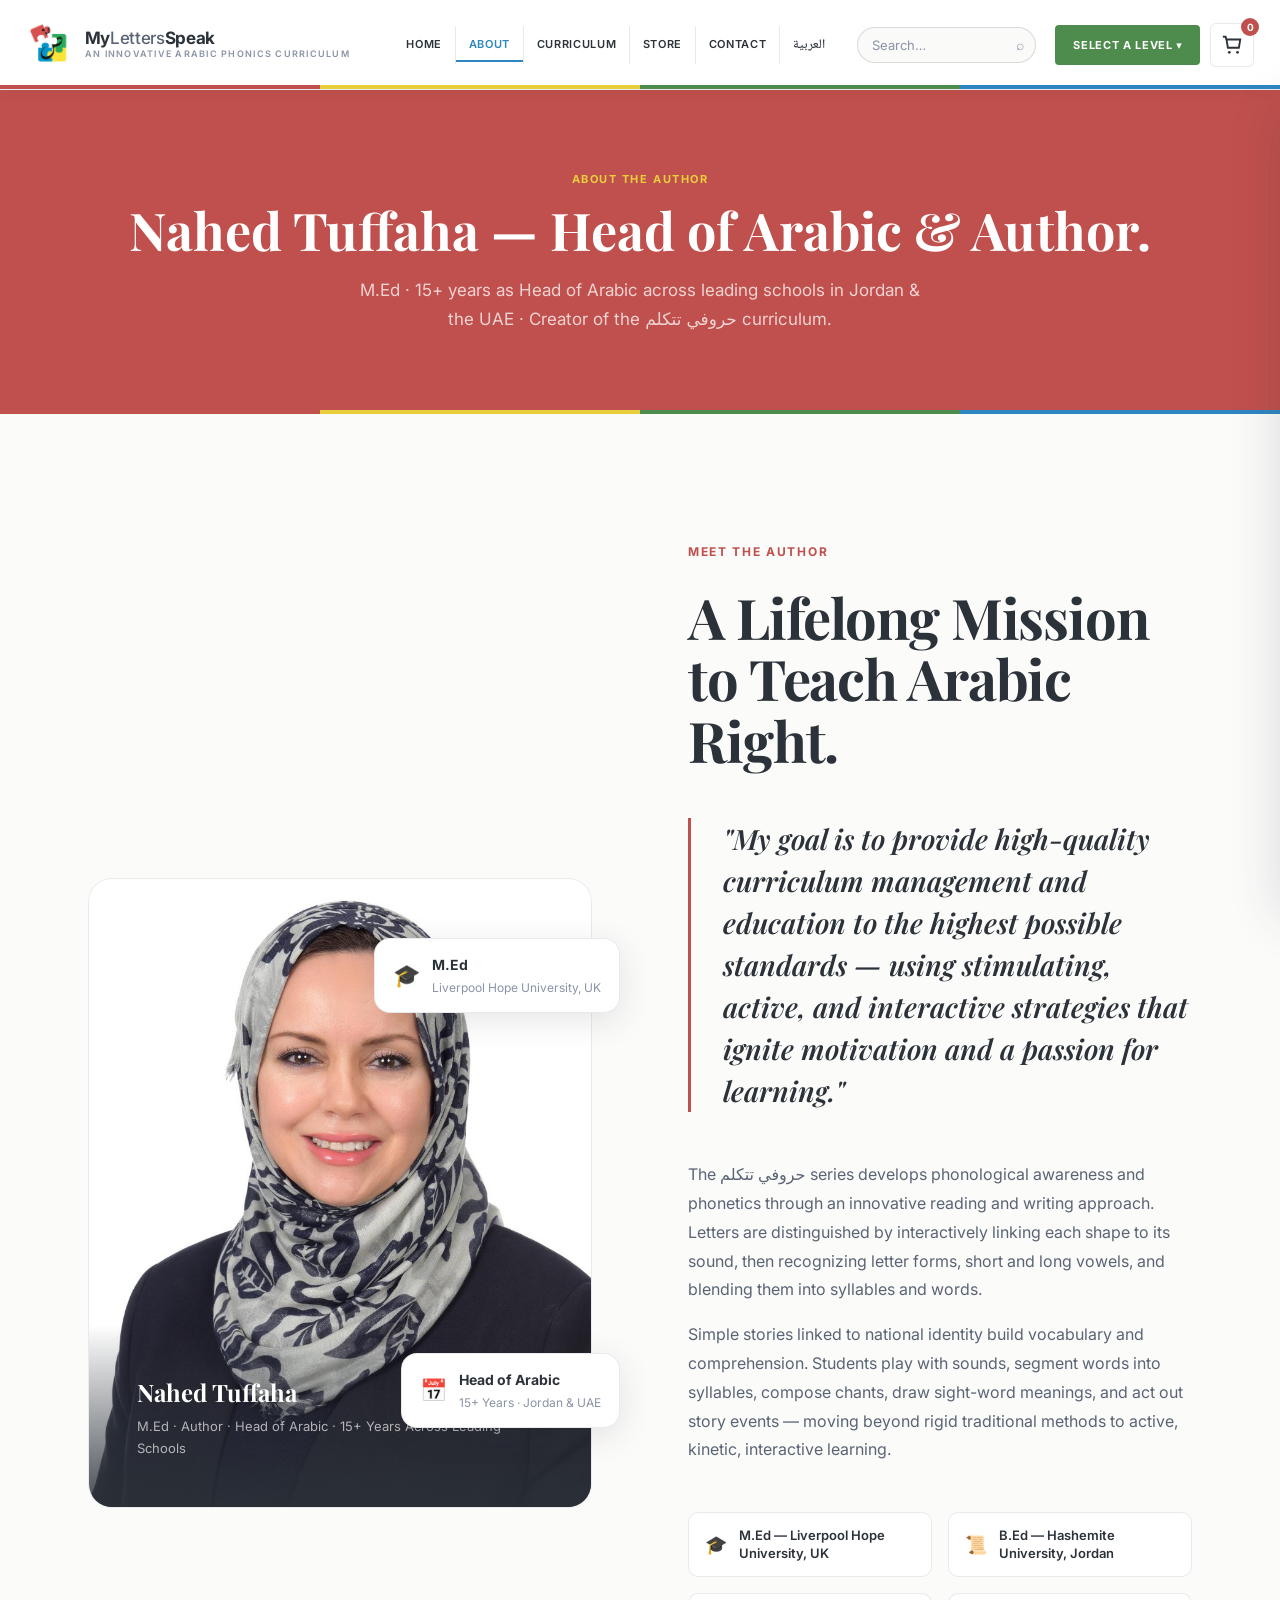
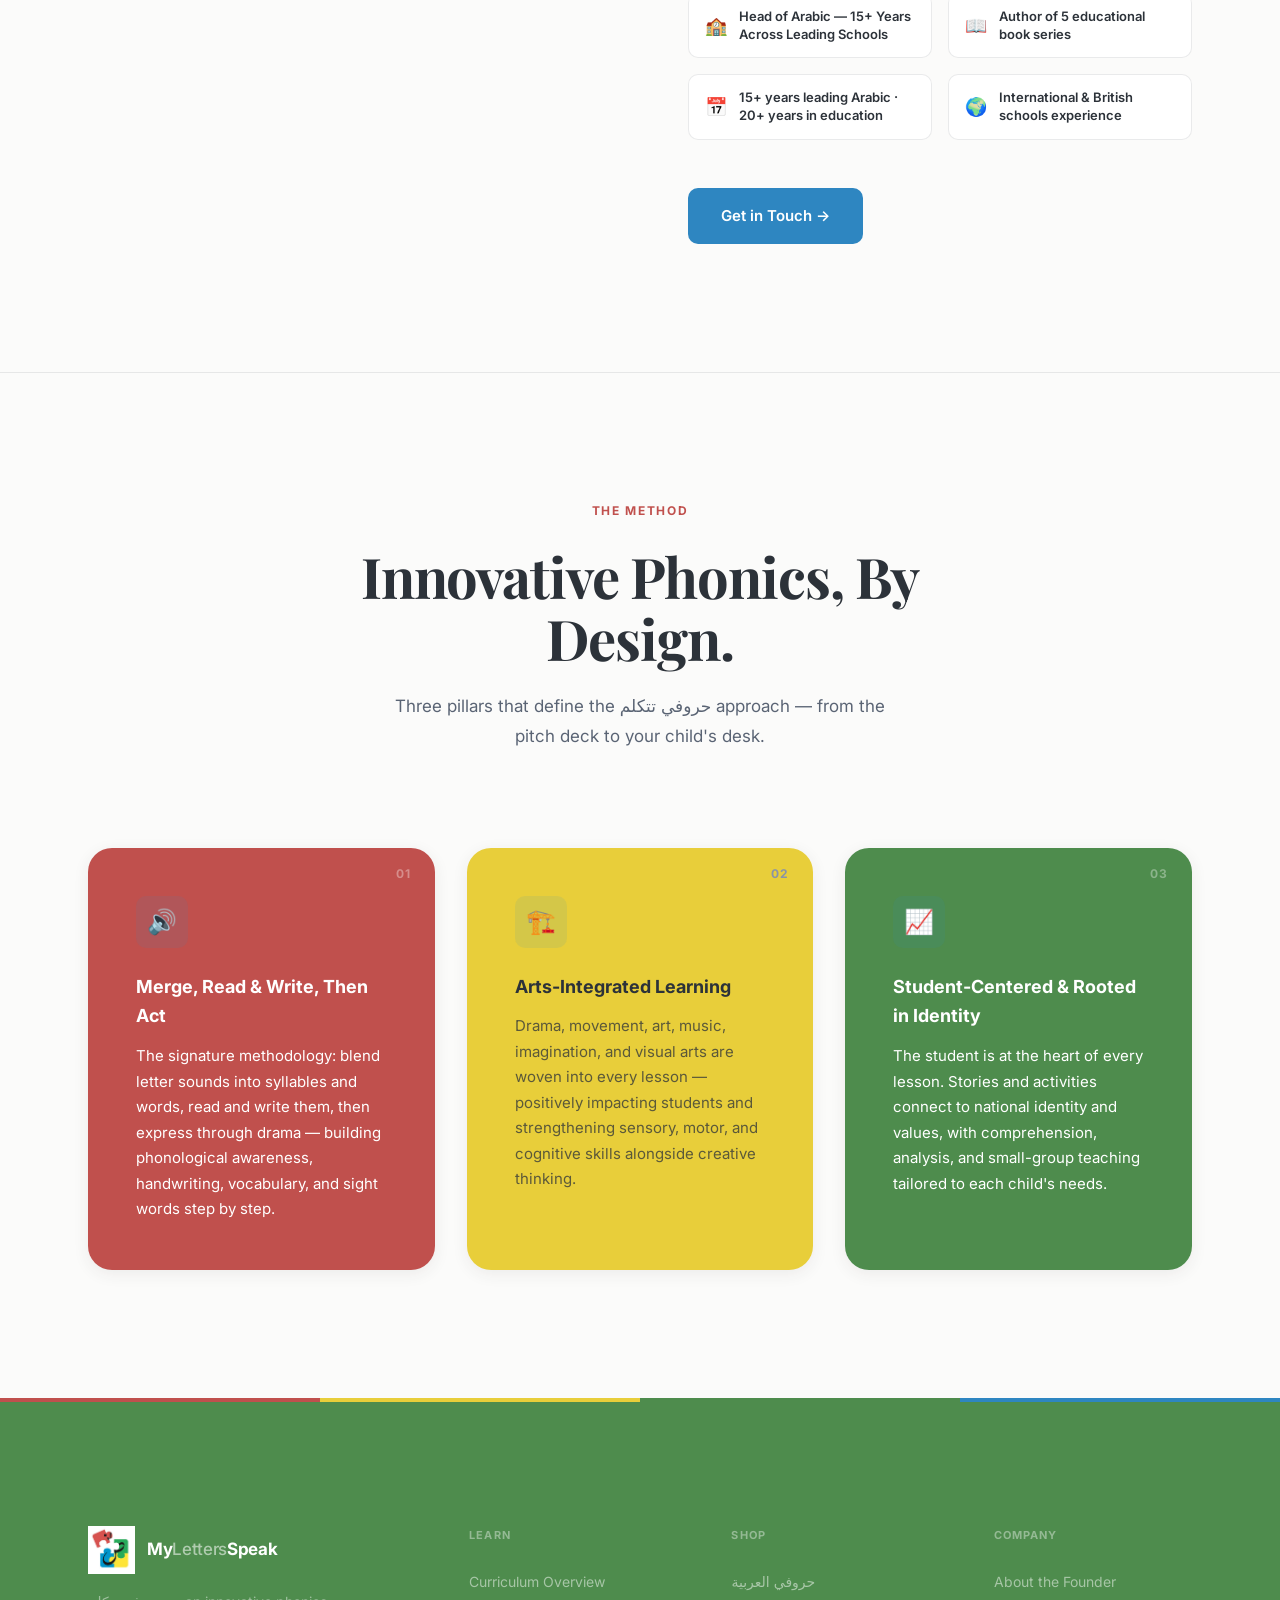
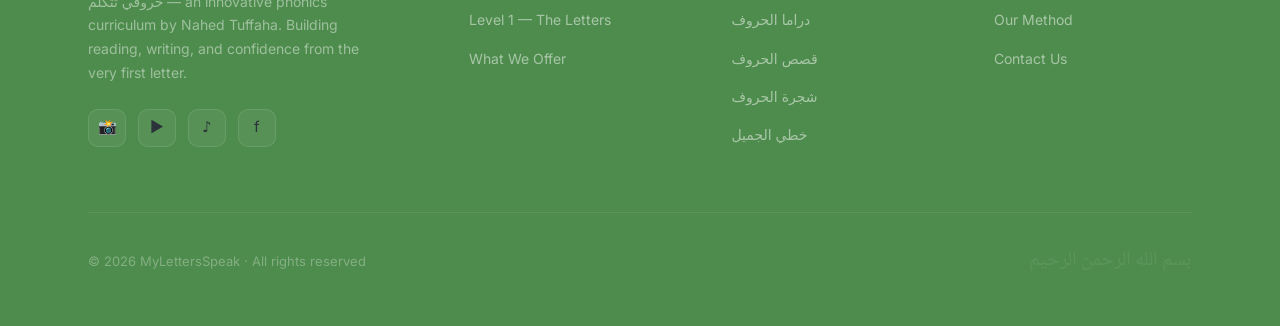
==== commit 5c886374: "Update About credentials to Head of Arabic across schools. Reflect 15+ years leading Arabic departme" ====
--- a/about.html
+++ b/about.html
@@ -86,7 +86,7 @@
           <img class="founder-photo-img" src="assets/founder/nahid-tuffaha.png" alt="Nahed Tuffaha" data-i18n-alt="about.founderName" />
           <div class="founder-photo-overlay">
             <div class="founder-photo-name" data-i18n="about.founderName">Nahed Tuffaha</div>
-            <div class="founder-photo-title" data-i18n="about.founderTitle">M.Ed · Author · Arabic Teacher, DESS School Dubai</div>
+            <div class="founder-photo-title" data-i18n="about.founderTitle">M.Ed · Author · Head of Arabic · 15+ Years Across Leading Schools</div>
           </div>
         </div>
         <div class="founder-badge-card bc2">
@@ -99,8 +99,8 @@
         <div class="founder-badge-card bc1">
           <div class="badge-emoji">📅</div>
           <div>
-            <div class="badge-info-main" data-i18n="about.badge2main">Arabic Teacher</div>
-            <div class="badge-info-sub" data-i18n="about.badge2sub">DESS School, Dubai</div>
+            <div class="badge-info-main" data-i18n="about.badge2main">Head of Arabic</div>
+            <div class="badge-info-sub" data-i18n="about.badge2sub">15+ Years · Jordan & UAE</div>
           </div>
         </div>
       </div>
@@ -125,7 +125,7 @@
         <div class="cred-grid">
           <div class="cred-item"><span class="cred-icon">🎓</span><span class="cred-text" data-i18n="about.cred1">M.Ed — Liverpool Hope University, UK</span></div>
           <div class="cred-item"><span class="cred-icon">📜</span><span class="cred-text" data-i18n="about.cred2">B.Ed — Hashemite University, Jordan</span></div>
-          <div class="cred-item"><span class="cred-icon">🏫</span><span class="cred-text" data-i18n="about.cred3">Arabic Teacher, DESS School, Dubai</span></div>
+          <div class="cred-item"><span class="cred-icon">🏫</span><span class="cred-text" data-i18n="about.cred3">Head of Arabic — 15+ Years Across Leading Schools</span></div>
           <div class="cred-item"><span class="cred-icon">📖</span><span class="cred-text" data-i18n="about.cred4">Author of 5 educational book series</span></div>
           <div class="cred-item"><span class="cred-icon">📅</span><span class="cred-text" data-i18n="about.cred5">20+ years teaching Arabic in Jordan &amp; UAE</span></div>
           <div class="cred-item"><span class="cred-icon">🌍</span><span class="cred-text" data-i18n="about.cred6">International &amp; British schools experience</span></div>
--- a/styles.css
+++ b/styles.css
@@ -178,6 +178,23 @@
 }
 
 .nav-actions { display: flex; align-items: center; gap: 10px; flex-shrink: 0; }
+
+.nav-toggle {
+  display: none;
+  width: 44px; height: 44px;
+  flex-direction: column; align-items: center; justify-content: center; gap: 5px;
+  background: none; border: 1px solid var(--c-border); border-radius: var(--r-sm);
+  cursor: pointer; padding: 0; flex-shrink: 0;
+}
+.nav-toggle span {
+  display: block; width: 18px; height: 2px;
+  background: var(--c-navy); border-radius: 1px;
+  transition: transform 0.25s var(--ease-out), opacity 0.25s;
+}
+.nav.nav-open .nav-toggle span:nth-child(1) { transform: translateY(7px) rotate(45deg); }
+.nav.nav-open .nav-toggle span:nth-child(2) { opacity: 0; }
+.nav.nav-open .nav-toggle span:nth-child(3) { transform: translateY(-7px) rotate(-45deg); }
+.nav-top-bar { display: none; align-items: center; gap: 8px; margin-left: auto; flex-shrink: 0; }
 
 /* Cart */
 .cart-wrap { position: relative; flex-shrink: 0; }
@@ -838,28 +855,119 @@
   .founder-grid { grid-template-columns: 1fr; gap: var(--space-8); }
   .footer-top { grid-template-columns: 1fr 1fr; }
   .stats-grid { grid-template-columns: repeat(2, 1fr); }
-  .founder-badge-card.bc1, .founder-badge-card.bc2 { right: 12px; }
+  .founder-visual {
+    display: flex;
+    flex-direction: column;
+    gap: var(--space-4);
+  }
+  .founder-badge-card,
+  .founder-badge-card.bc1,
+  .founder-badge-card.bc2,
   html[dir="rtl"] .founder-badge-card.bc1,
-  html[dir="rtl"] .founder-badge-card.bc2 { right: auto; left: 12px; }
+  html[dir="rtl"] .founder-badge-card.bc2 {
+    position: static;
+    right: auto !important;
+    left: auto !important;
+    top: auto;
+    bottom: auto;
+    width: 100%;
+  }
 }
 @media (max-width: 768px) {
-  :root { --nav-h: 110px; }
-  .nav-inner { flex-wrap: wrap; align-content: center; row-gap: 8px; padding-top: 10px; padding-bottom: 10px; height: auto; min-height: var(--nav-h); }
-  .header-center { flex: 1 1 100%; order: 3; justify-content: space-between; gap: 8px; }
-  .nav-links { overflow-x: auto; scrollbar-width: none; -webkit-overflow-scrolling: touch; flex: 1; }
-  .nav-links::-webkit-scrollbar { display: none; }
-  .nav-links li + li { border-left: none; }
-  .nav-links a { padding: 6px 8px; font-size: 9px; }
+  :root { --nav-h: 60px; --section-pad: 64px; }
+  .nav-top-bar { display: flex; }
+  html[dir="rtl"] .nav-top-bar { margin-left: 0; margin-right: auto; }
+  .nav-toggle { display: flex; }
+  .nav-inner {
+    flex-wrap: nowrap;
+    padding: 8px 14px;
+    gap: 10px;
+    height: var(--nav-h);
+    min-height: var(--nav-h);
+  }
+  .logo { gap: 8px; min-width: 0; flex: 1; }
+  .logo-mark { height: 38px; max-width: 44px; }
+  .logo-name { font-size: 14px; line-height: 1.15; }
+  html[dir="rtl"] .logo-name { font-size: 15px; }
+  .logo-tagline { display: none; }
+  .header-center.nav-menu-panel {
+    position: fixed;
+    top: var(--nav-h);
+    left: 0;
+    right: 0;
+    bottom: 0;
+    z-index: 301;
+    background: #fff;
+    flex-direction: column;
+    align-items: stretch;
+    justify-content: flex-start;
+    padding: 16px 20px 32px;
+    gap: 16px;
+    overflow-y: auto;
+    transform: translateX(100%);
+    transition: transform 0.32s var(--ease-out), visibility 0.32s;
+    visibility: hidden;
+    pointer-events: none;
+  }
+  html[dir="rtl"] .header-center.nav-menu-panel {
+    transform: translateX(-100%);
+  }
+  .nav.nav-open .header-center.nav-menu-panel {
+    transform: translateX(0);
+    visibility: visible;
+    pointer-events: auto;
+  }
+  body.nav-menu-open { overflow: hidden; }
+  .nav-links {
+    flex-direction: column;
+    align-items: stretch;
+    overflow: visible;
+    flex: none;
+    width: 100%;
+  }
+  .nav-links li + li {
+    border-left: none;
+    border-top: 1px solid var(--c-border);
+  }
+  html[dir="rtl"] .nav-links li + li { border-right: none; }
+  .nav-links a,
   html[dir="rtl"] .nav-links a,
-  html[dir="rtl"] .nav-links .lang-toggle { font-size: 11px; }
-  html[dir="rtl"] .level-dropdown-btn { height: 36px; font-size: 11px; }
-  .level-dropdown-btn { height: 36px; }
-  .cart-btn { width: 40px; height: 40px; }
-  .hero-carousel { height: 60vh; min-height: 400px; }
-  .carousel-controls { bottom: 16px; gap: 10px; }
-  .carousel-arrow, .carousel-pause { width: 36px; height: 36px; font-size: 18px; }
-  .strip-arrow { width: 36px; height: 36px; font-size: 18px; }
-  .container { padding: 0 20px; }
+  .nav-menu-panel .lang-toggle,
+  html[dir="rtl"] .nav-menu-panel .lang-toggle {
+    font-size: 16px !important;
+    padding: 14px 4px;
+    font-weight: 600;
+  }
+  .nav-top-bar .level-dropdown,
+  .nav-top-bar .lang-toggle { display: none !important; }
+  .level-dropdown { width: 100%; }
+  .level-dropdown-btn,
+  html[dir="rtl"] .level-dropdown-btn {
+    width: 100%;
+    height: 48px;
+    font-size: 13px !important;
+    border-radius: var(--r-md);
+  }
+  .cart-btn { width: 44px; height: 44px; }
+  .hero-carousel { height: 55vh; min-height: 340px; }
+  .carousel-title { font-size: clamp(24px, 7vw, 36px); }
+  .carousel-content { padding: 0 20px 80px; }
+  .page-hero { padding: 40px 20px; }
+  .founder-photo-overlay { padding: 20px; }
+  .founder-photo-name { font-size: 20px; }
+  .founder-photo-title { font-size: 12px; line-height: 1.45; }
+  .founder-quote {
+    font-size: 20px;
+    padding-left: var(--space-4);
+    margin: var(--space-5) 0;
+  }
+  html[dir="rtl"] .founder-quote {
+    border-left: none;
+    border-right: 3px solid var(--c-red);
+    padding-left: 0;
+    padding-right: var(--space-4);
+  }
+  .container { padding: 0 16px; }
   .values-grid { grid-template-columns: 1fr; }
   .value-card { flex-direction: column; }
   .product-grid { grid-template-columns: 1fr; }
@@ -869,7 +977,14 @@
   .footer-top { grid-template-columns: 1fr; }
   .stats-grid { grid-template-columns: 1fr 1fr; gap: var(--space-4); }
   .store-header { flex-direction: column; align-items: flex-start; }
-  .logo-tagline { display: none; }
+  .carousel-controls { bottom: 16px; gap: 10px; }
+  .carousel-arrow, .carousel-pause { width: 36px; height: 36px; font-size: 18px; }
+  .strip-arrow { width: 36px; height: 36px; font-size: 18px; }
+}
+@media (max-width: 480px) {
+  .stats-grid { grid-template-columns: 1fr; }
+  .carousel-actions { flex-direction: column; width: 100%; }
+  .carousel-actions .btn { width: 100%; }
 }
 @media (prefers-reduced-motion: reduce) {
   * { animation: none !important; transition-duration: 0.01ms !important; }
